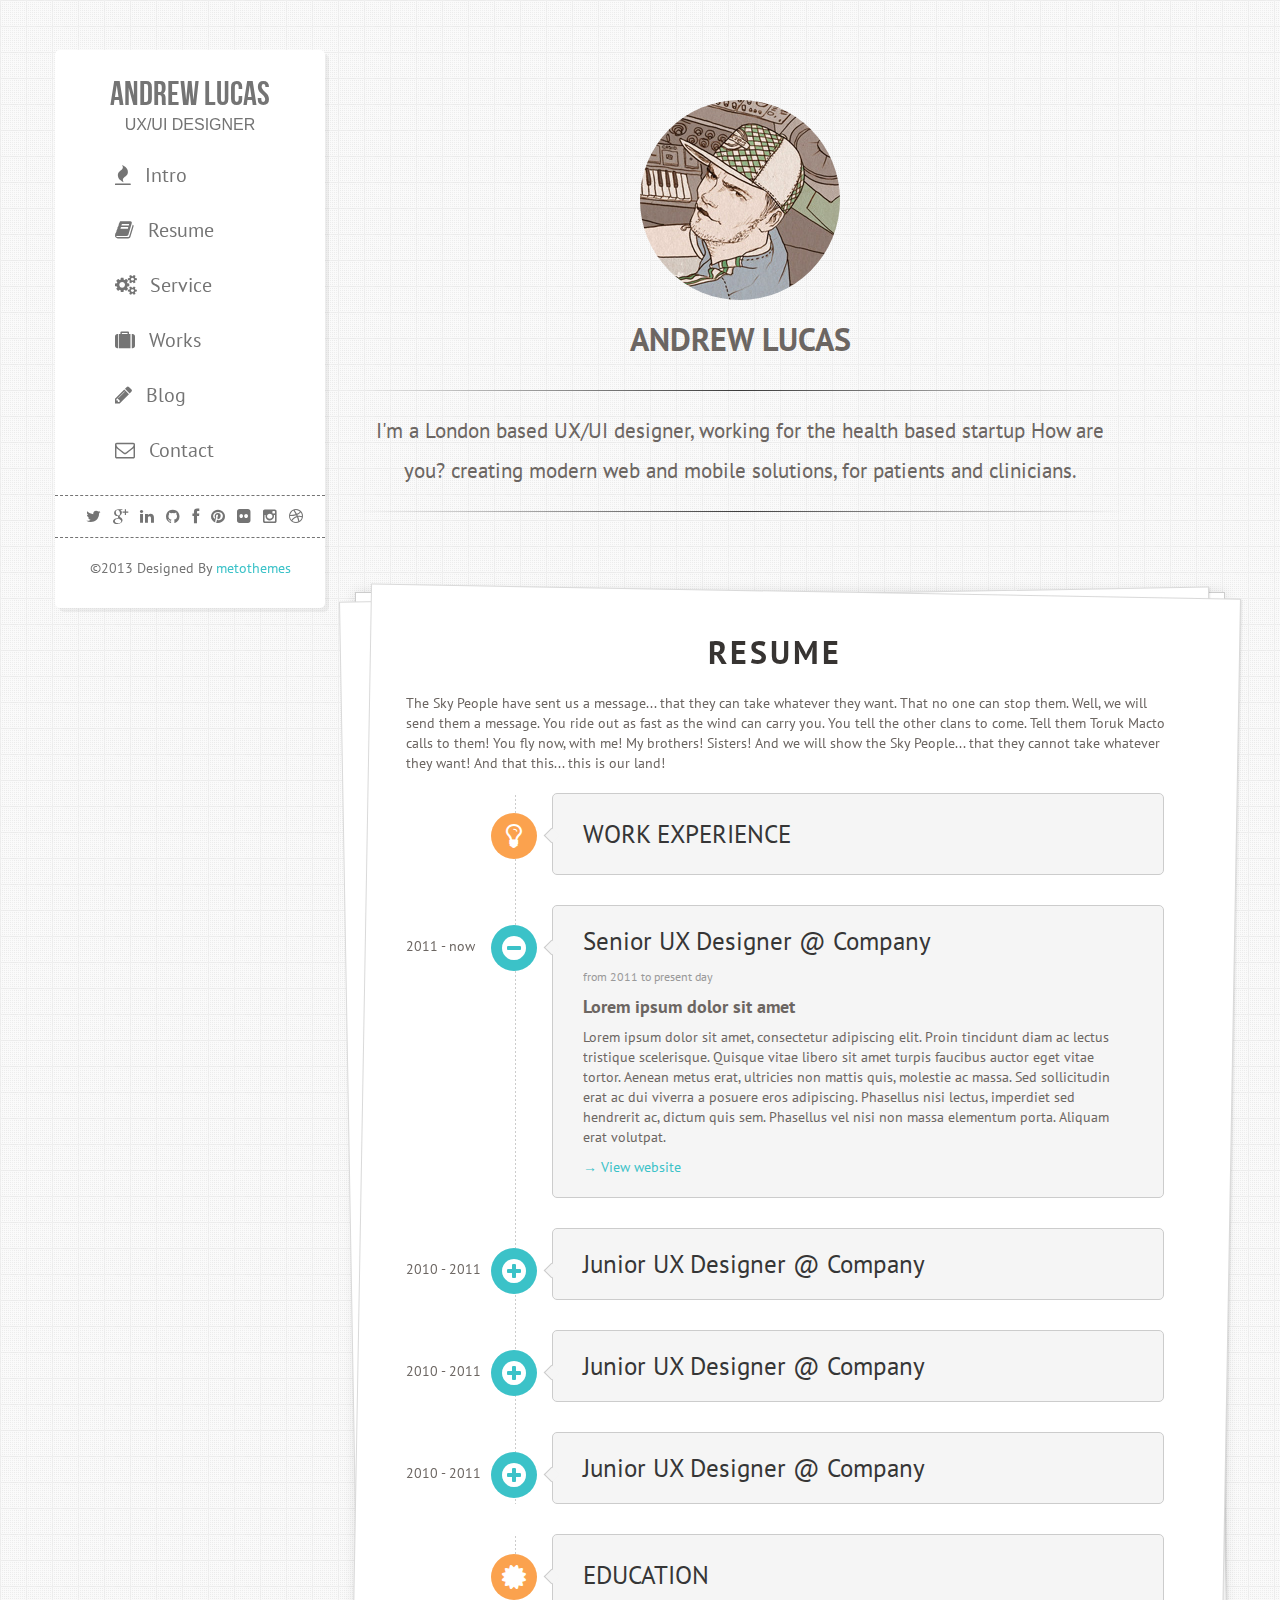
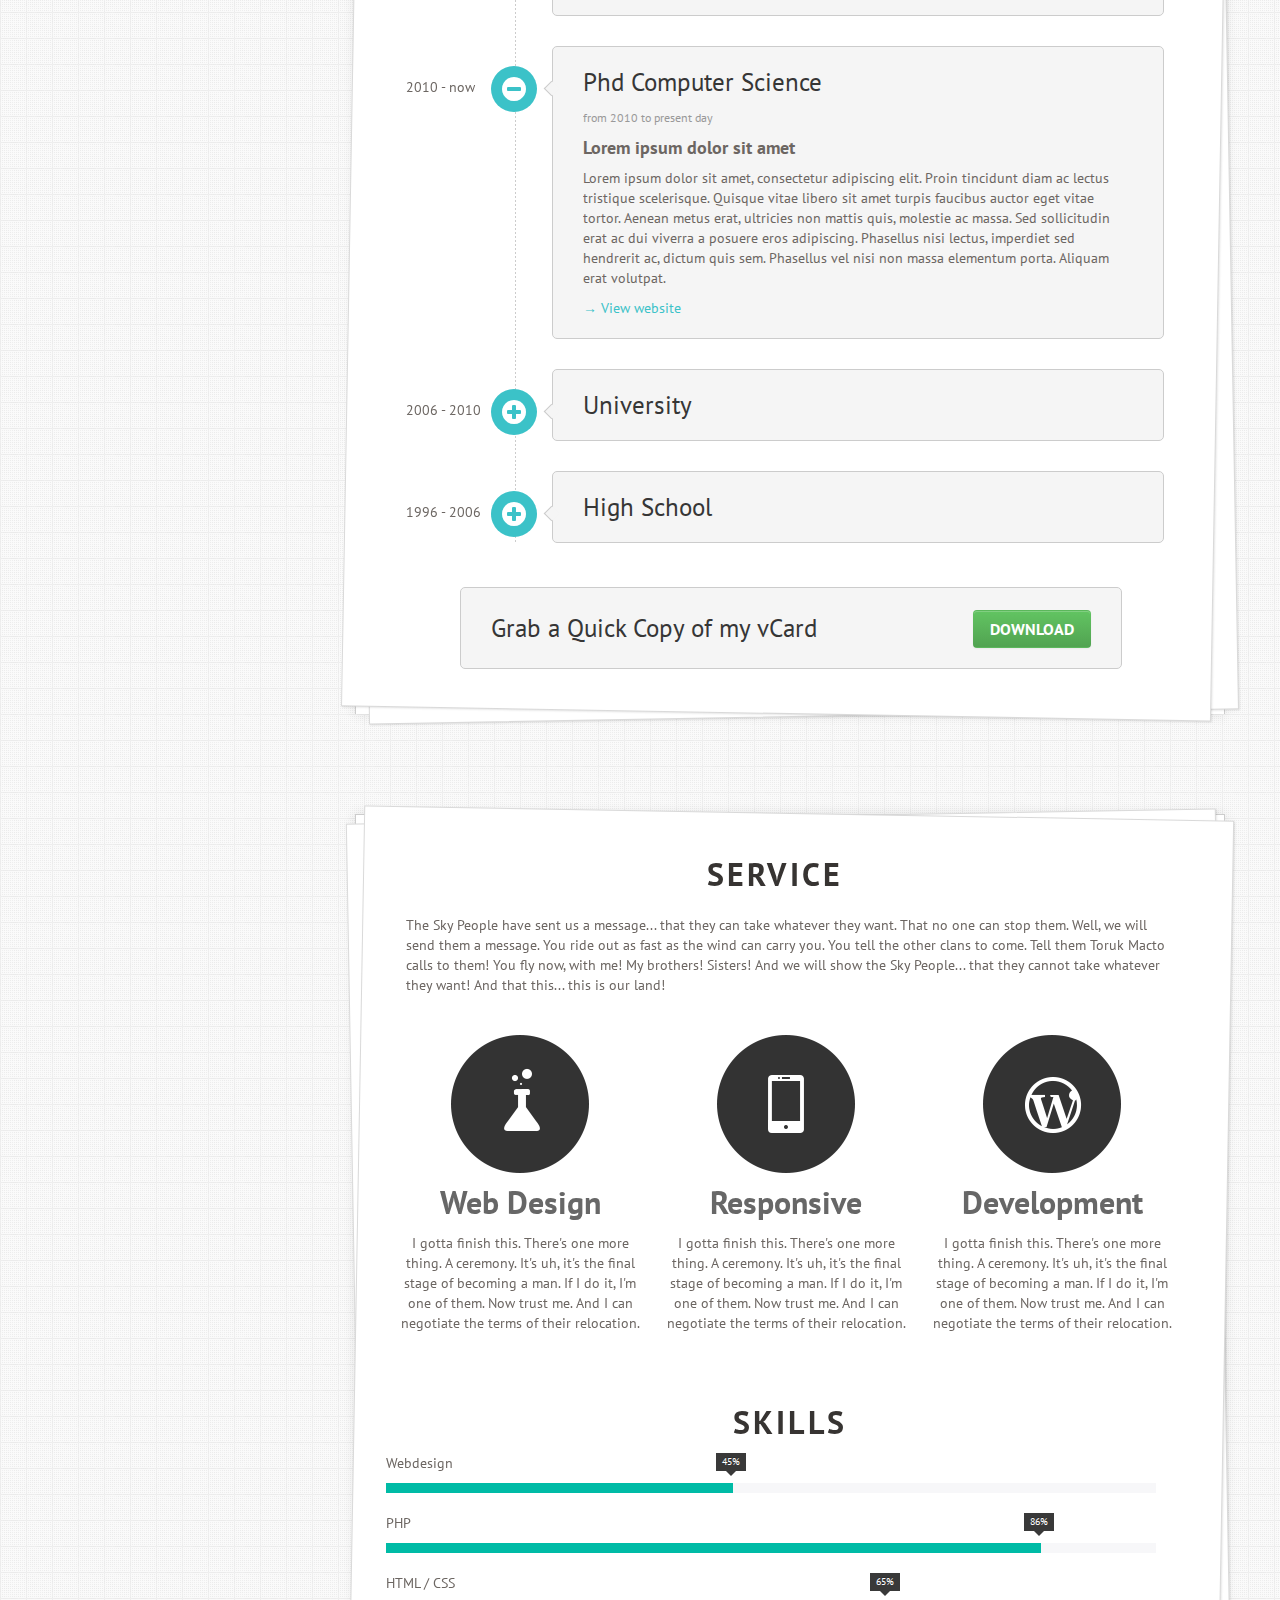
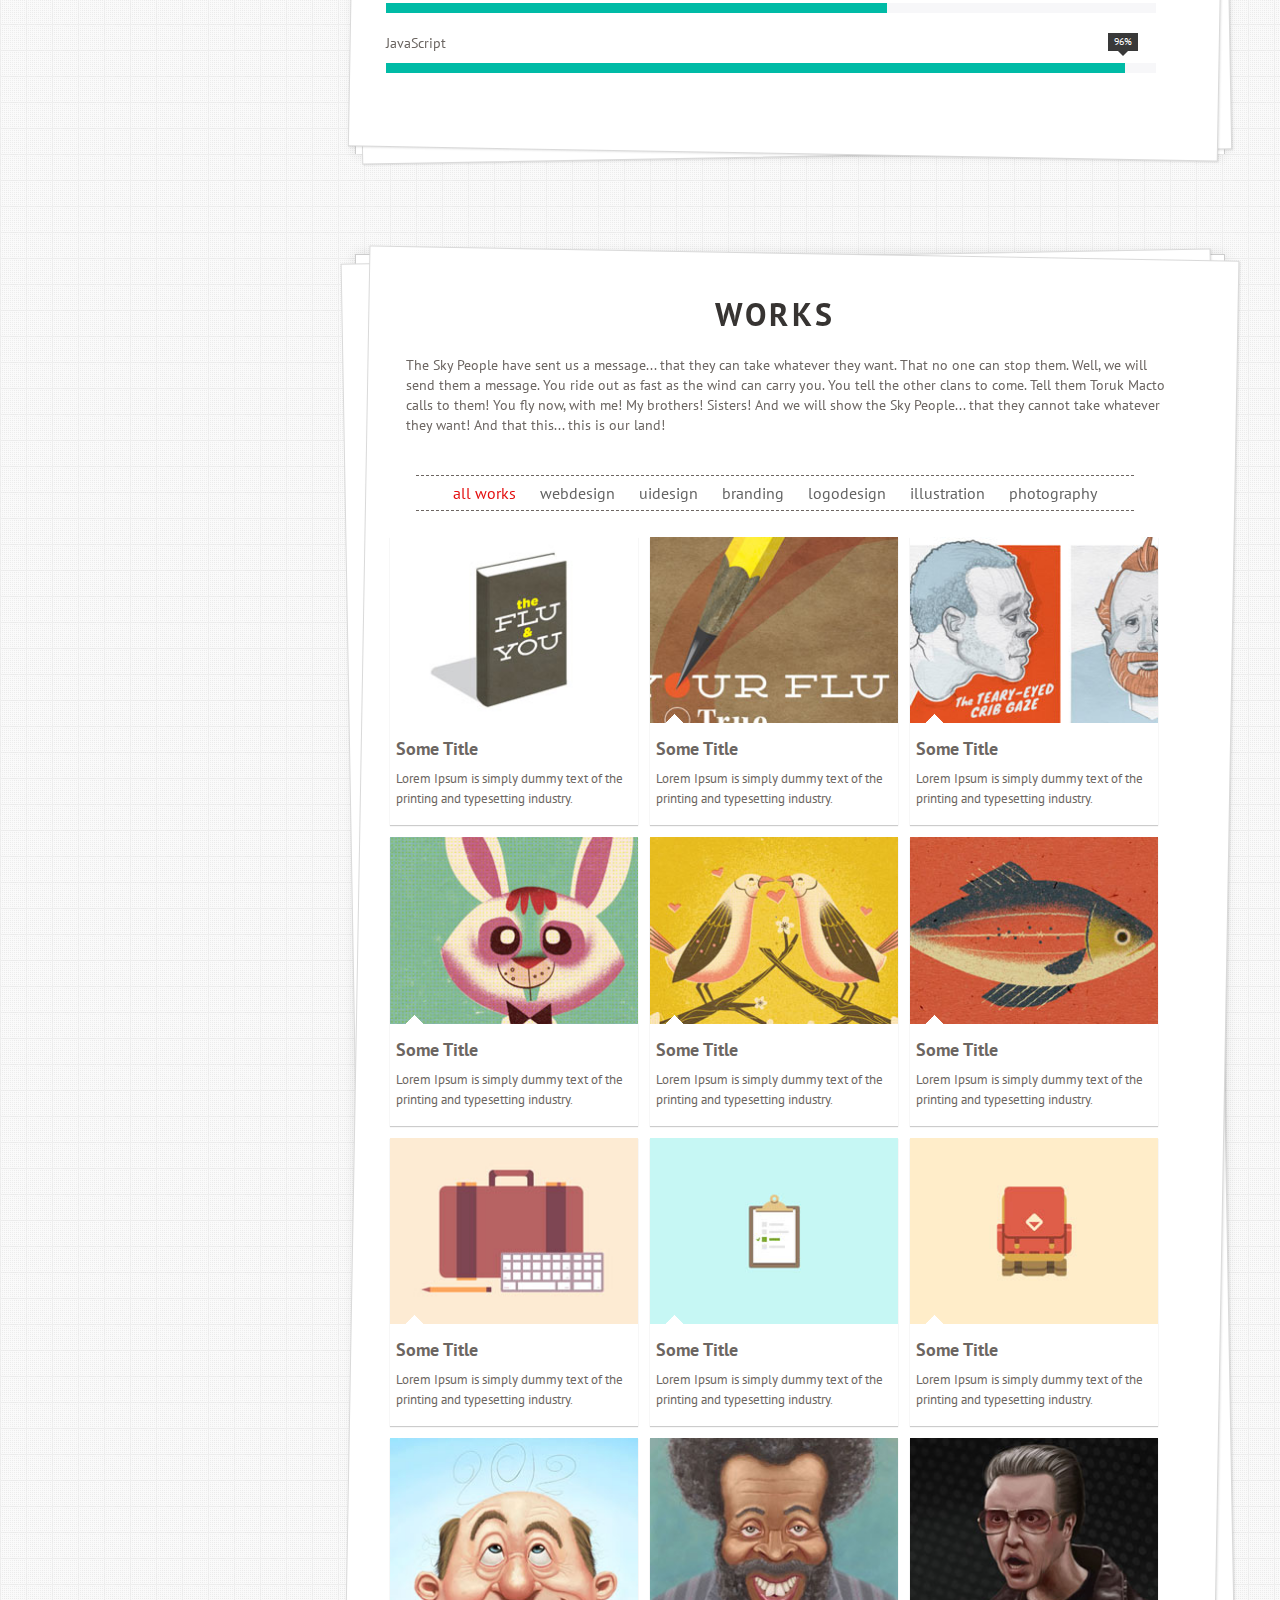
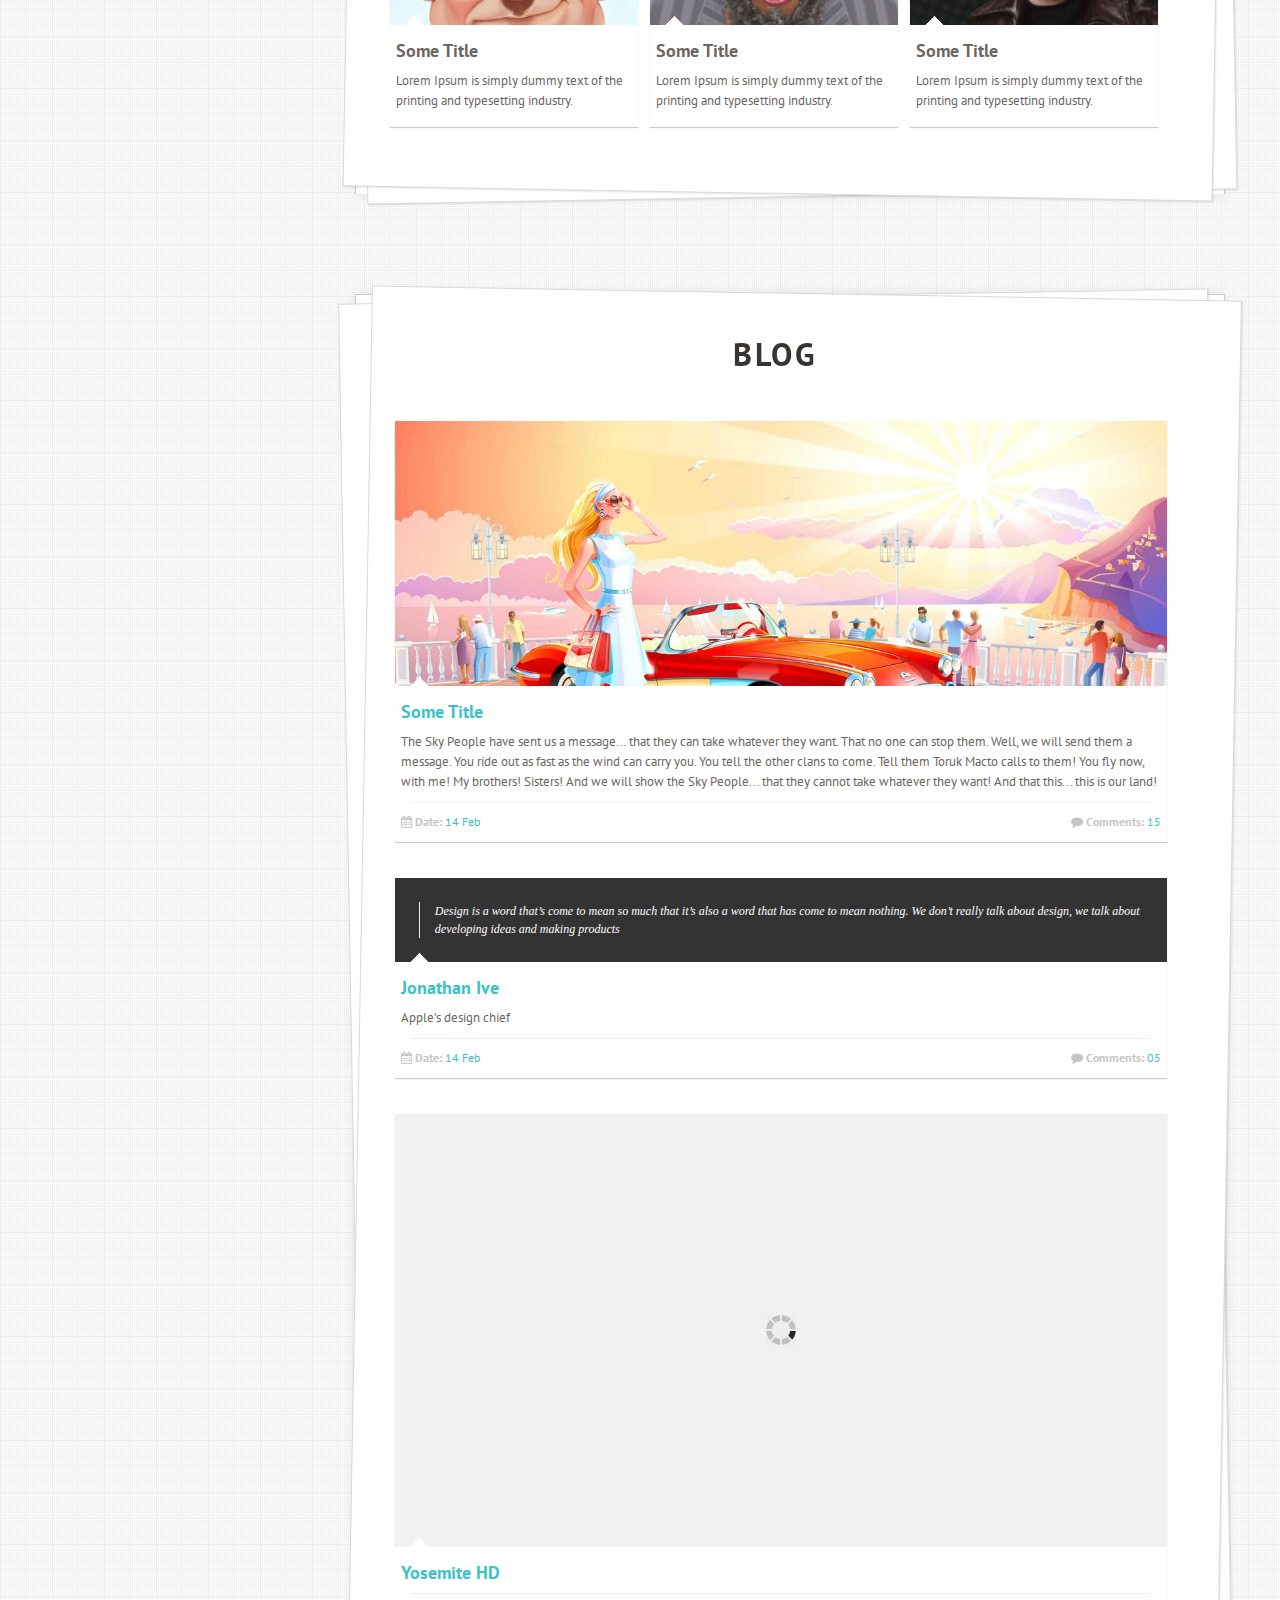
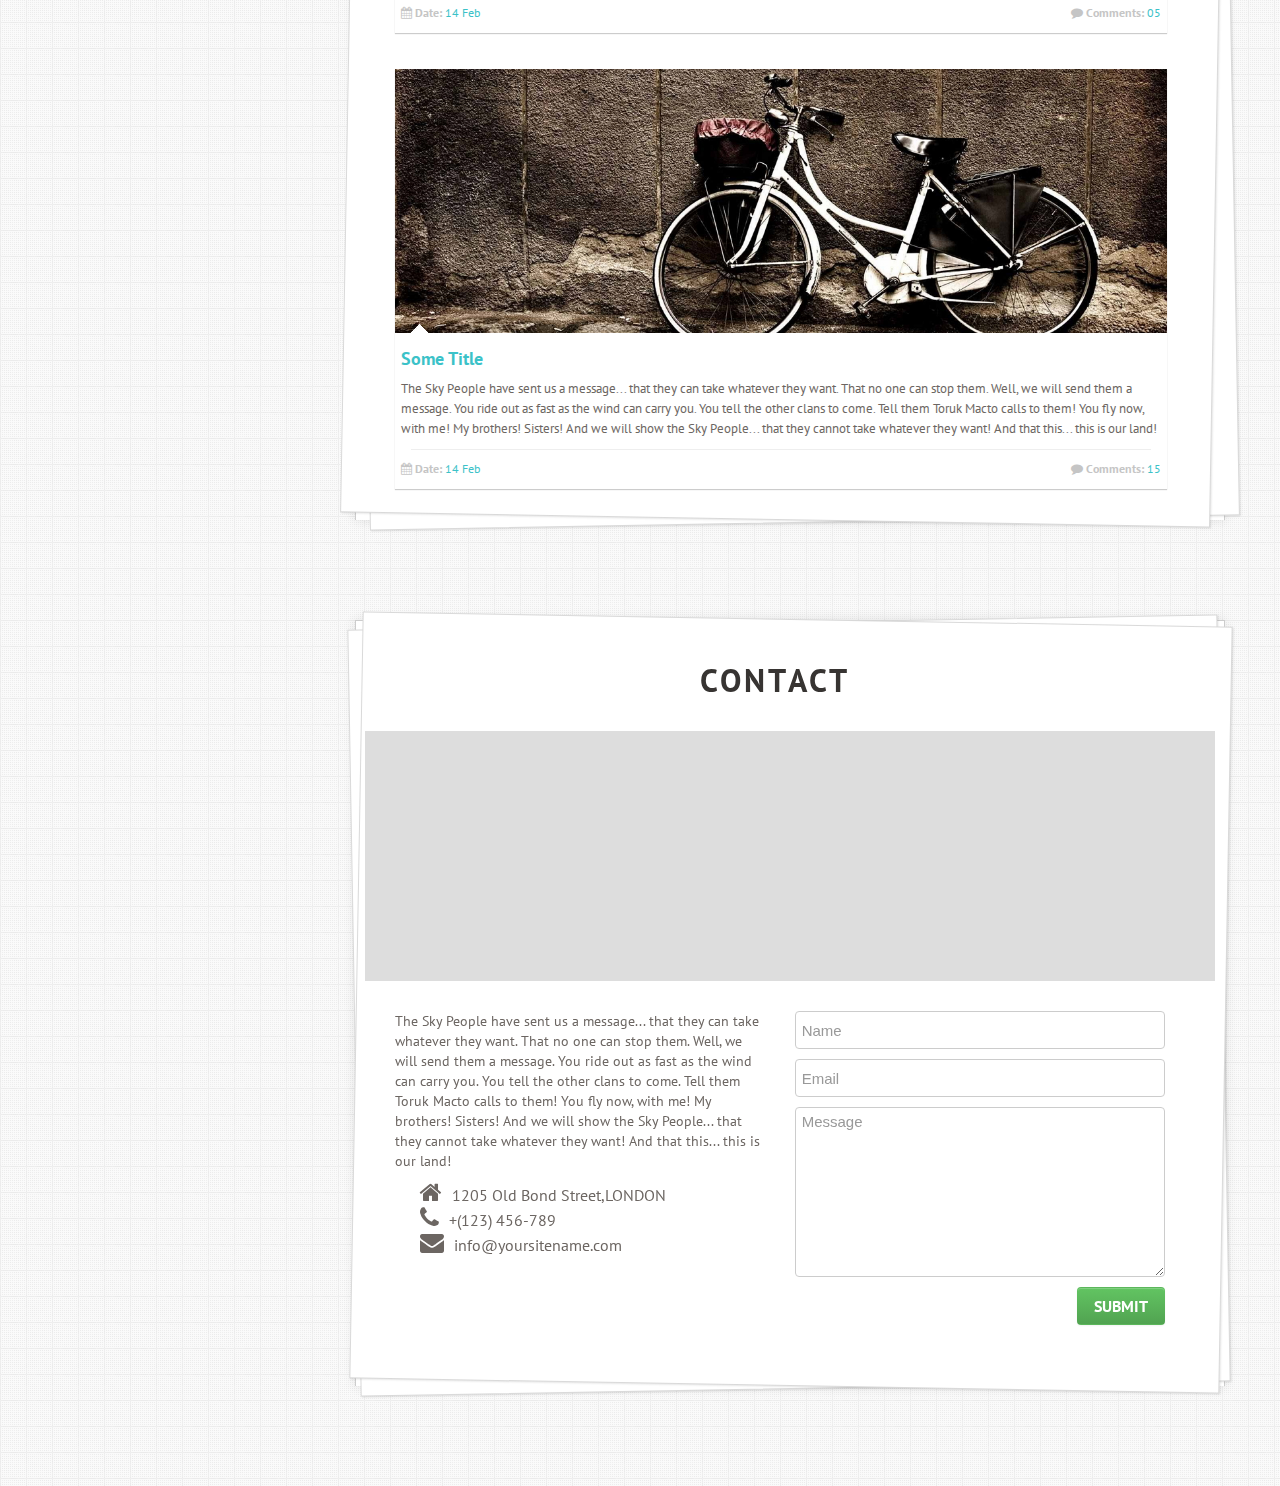
==== clear/index.html @ 69476db0 "clean base tpl" ====
<!DOCTYPE html>
<html lang="en">
<head>
<meta charset="utf-8">
<meta name="description" content="Lucas - Onepage Personal Resume/Portfolio Template" />
<meta name="keywords" content="Lucas - Onepage Personal Resume/Portfolio Template"/>
<meta name="author" content="Metrothenes" />
<meta name="viewport" content="width=device-width, initial-scale=1, maximum-scale=1"/>
<title>Lucas - Onepage Personal Resume/Portfolio Template</title>
<!--Fav and touch icons-->
<link rel="shortcut icon" href="img/ico/favicon.ico">
<link rel="apple-touch-icon" href="img/ico/apple-touch-icon.png">
<link rel="apple-touch-icon" sizes="72x72" href="img/ico/apple-touch-icon-72x72.png">
<link rel="apple-touch-icon" sizes="114x114" href="img/ico/apple-touch-icon-114x114.png">
<!-- HTML5 shim, for IE6-8 support of HTML5 elements -->
<!--[if lt IE 9]>
	<script src="http://html5shim.googlecode.com/svn/trunk/html5.js"></script>
<![endif]-->
<!--style sheet-->
<link rel="stylesheet" media="screen" href="css/bootstrap.css"/>
<link rel="stylesheet" media="screen" href="css/styles.css"/>
<link rel="stylesheet" href="css/bebasneue.css" />
<!--google web font-->
<link rel="stylesheet" href="http://fonts.googleapis.com/css?family=PT+Sans:400,700,400italic,700italic">
<link href="font-awesome/css/font-awesome.css" rel="stylesheet"/>
<link rel="stylesheet" href="css/prettyPhoto.css"/>

<!--JavaScript-->
<script src="js/jquery-1.8.1.min.js"></script>
<script src="js/bootstrap.js"></script>
<script src="js/jquery.nav.js"></script>
<script src="js/jquery.scrollTo.js"></script>
<script src="js/scripts.js"></script>
<script src="js/modernizr.js"></script>
<script src="js/jquery.prettyPhoto.js"></script>
<script src="js/jquery.nicescroll.min.js"></script>
<script src="js/jquery.isotope.min.js"></script>
<script src="js/jquery.preloader.js"></script>
<script src="js/jquery.form.js"></script>
<script src="js/jquery.ufvalidator-1.0.5.js"></script>
<script src="js/jquery.gmap.js"></script>
<script src="http://maps.google.com/maps/api/js?sensor=false"></script>

</head>
<body>
<!-- Main Container -->
<div class="container">
	<div class="row">
		<!-- Sidebar -->
		<div class="span3 sidebar">
			<!-- nav -->
			<nav id="nav">
				<!-- logo -->
				<div class="logo">
					<h2>Andrew Lucas<span>UX/UI designer</span></h2>
				</div>
				<!-- /logo end -->
				<!-- mainnav -->
				<div class="nav-collapse">
						<ul class="nav">
							<li><a href="#intro"><i class="icon-fire"><span>Intro</span></i></a></li>
							<li><a href="#personal"><i class="icon-book"><span>Resume</span></i></a></li>
							<li><a href="#service"><i class="icon-cogs"><span>Service</span></i></a></li>
							<li><a href="#works"><i class="icon-suitcase"><span>Works</span></i></a></li>
							<li><a href="#blog"><i class="icon-pencil"><span>Blog</span></i></a></li>
							<li><a href="#contact"><i class="icon-envelope-alt"><span>Contact</span></i></a></li>
						</ul>
				</div>
				<!-- /mainnav end -->				
			</nav>
			<!-- /nav -->
			<!-- social link -->
			<div class="social-list">
				<ul class="social">


					<li><a href="#" data-placement="top" data-toggle="tooltip" title="twitter"><i class="icon-twitter"></i></a></li>
					<li><a href="#" data-placement="top" data-toggle="tooltip" title="google plus"><i class="icon-google-plus"></i></a></li>
					<li><a href="#" data-placement="top" data-toggle="tooltip" title="linkedin"><i class="icon-linkedin"></i></a></li>
					<li><a href="#" data-placement="top" data-toggle="tooltip" title="github"><i class="icon-github"></i></a></li>
					<li><a href="#" data-placement="top" data-toggle="tooltip" title="facebook"><i class="icon-facebook"></i></a></li>	
					<li><a href="#" data-placement="top" data-toggle="tooltip" title="pinterest"><i class="icon-pinterest"></i></a></li>					
					<li><a href="#" data-placement="top" data-toggle="tooltip" title="flickr"><i class="icon-flickr"></i></a></li>					
					<li><a href="#" data-placement="top" data-toggle="tooltip" title="instagram"><i class="icon-instagram"></i></a></li>
					<li><a href="#" data-placement="top" data-toggle="tooltip" title="dribbble"><i class="icon-dribbble"></i></a></li>
					<!--
					<li><a href="#"><i class="icon-tumblr"></i></a></li>
					<li><a href="#"><i class="icon-dropbox"></i></a></li>
					<li><a href="#"><i class="icon-youtube-play"></i></a></li>
					<li><a href="#"><i class="icon-apple"></i></a></li>
					<li><a href="#"><i class="icon-windows"></i></a></li>	
					-->

				</ul>
			</div>

			<div class="copyright"> 
				<p>&copy;2013 Designed By <a href="#">metothemes</a></p>
			</div>
			<!-- /social link end -->			
		</div>
		<!-- Sidebar -->
		<!-- Content Section -->
		<div class="span9 content offset3">
			<!-- Intro -->
			<section id="intro" class="section intro">
				<div class="row">
					<div class="span8">
						<img class="img-circle" src="img/avater/2.jpg" alt=""/>
						<h2>Andrew Lucas</h2>
						<hr>
						<h3>I'm a London based UX/UI designer, working for the health based startup How are you? creating modern web and mobile solutions, for patients and clinicians. 
						</h3>
						<hr>
					</div>
				</div>
			</section>
			<!-- /Intro end -->

			<!-- personal Info -->
			<section id="personal" class="section mtcon">
				<!-- heading -->
				<div class="row">
					<h2 class="mtcon-title">Resume</h2>
					<div class="span8 short-dec">
						<p>The Sky People have sent us a message... that they can take whatever they want. That no one can stop them. Well, we will send them a message. You ride out as fast as the wind can carry you. You tell the other clans to come. Tell them Toruk Macto calls to them! You fly now, with me! My brothers! Sisters! And we will show the Sky People... that they cannot take whatever they want! And that this... this is our land! </p>
					</div>
				</div>	
				<!-- /heading -->

				<div class="row">
					<div class="span9">
						<!-- Experience Timeline -->
						<div class="timeline">
							<!-- Item Head -->
								<div class="timeline-item">
									<div class="timeline-head">
										<span class="icon-lightbulb"><i></i></span>
									</div>
									<div class="timeline-arrow"><i></i></div>
									<div class="timeline-head-content">
											<h3>Work Experience</h3>
									</div>
								</div>
							<!-- /Item Head end -->
							<!-- first item of timeline -->
							<div class="timeline-item">
								<div class="timeline-item-date">2011 - now</div><!-- date -->
									<!-- timeline item trigger -->
									<div class="timeline-item-trigger">
										<span class="icon-minus-sign" data-toggle="collapse" data-target="#job1"><i></i></span>
									</div>
									<!-- /end of timeline item trigger -->
									<div class="timeline-arrow"><i></i></div>
									<!-- timeline main content -->
									<div class="timeline-item-content">
										<h3 class="timeline-item-title" data-toggle="collapse" data-target="#job1">Senior UX Designer @ Company</h3>
										<div class="collapse in" id="job1">
											<p><small class="muted">from 2011 to present day</small></p>
											<h4 class="media-heading primary-color">Lorem ipsum dolor sit amet</h4>
											<p>Lorem ipsum dolor sit amet, consectetur adipiscing elit. Proin tincidunt diam ac lectus tristique scelerisque. Quisque vitae libero sit amet turpis faucibus auctor eget vitae tortor. Aenean metus erat, ultricies non mattis quis, molestie ac massa. Sed sollicitudin erat ac dui viverra a posuere eros adipiscing. Phasellus nisi lectus, imperdiet sed hendrerit ac, dictum quis sem. Phasellus vel nisi non massa elementum porta. Aliquam erat volutpat.</p>
											<p><a href="#" title="" class="noprint">&rarr; View website</a></p>
										</div>
								    </div>
								 	<!-- /end of timeline main content -->  
							</div>
							<!-- /end of first item of timeline -->

							<!-- Timeline item -->
							<div class="timeline-item">
								<div class="timeline-item-date">2010 - 2011</div><!-- date -->
									<div class="timeline-item-trigger">
										<span class="icon-plus-sign" data-toggle="collapse" data-target="#job2"><i></i></span>
									</div>
									<div class="timeline-arrow"><i></i></div>
									<!-- Timeline main content -->
									<div class="timeline-item-content">
										<h3 class="timeline-item-title" data-toggle="collapse" data-target="#job2">Junior UX Designer @ Company</h3>
										<div class="collapse" id="job2">
											<p><small class="muted">from 2010 to 2011</small></p>
											<h4 class="media-heading primary-color">Lorem ipsum dolor sit amet</h4>
											<p>Lorem ipsum dolor sit amet, consectetur adipiscing elit. Proin tincidunt diam ac lectus tristique scelerisque. Quisque vitae libero sit amet turpis faucibus auctor eget vitae tortor. Aenean metus erat, ultricies non mattis quis, molestie ac massa. Sed sollicitudin erat ac dui viverra a posuere eros adipiscing. Phasellus nisi lectus, imperdiet sed hendrerit ac, dictum quis sem. Phasellus vel nisi non massa elementum porta. Aliquam erat volutpat.</p>
										</div>
									</div>
									<!-- /end of timeline content -->
							</div>
							<!-- /end of timeline item -->

							<!-- Timeline item -->
							<div class="timeline-item">
								<div class="timeline-item-date">2010 - 2011</div><!-- date -->
									<div class="timeline-item-trigger">
										<span class="icon-plus-sign" data-toggle="collapse" data-target="#job3"><i></i></span>
									</div>
									<div class="timeline-arrow"><i></i></div>
									<!-- Timeline main content -->
									<div class="timeline-item-content">
										<h3 class="timeline-item-title" data-toggle="collapse" data-target="#job3">Junior UX Designer @ Company</h3>
										<div class="collapse" id="job3">
											<p><small class="muted">from 2010 to 2011</small></p>
											<h4 class="media-heading primary-color">Lorem ipsum dolor sit amet</h4>
											<p>Lorem ipsum dolor sit amet, consectetur adipiscing elit. Proin tincidunt diam ac lectus tristique scelerisque. Quisque vitae libero sit amet turpis faucibus auctor eget vitae tortor. Aenean metus erat, ultricies non mattis quis, molestie ac massa. Sed sollicitudin erat ac dui viverra a posuere eros adipiscing. Phasellus nisi lectus, imperdiet sed hendrerit ac, dictum quis sem. Phasellus vel nisi non massa elementum porta. Aliquam erat volutpat.</p>
										</div>
									</div>
									<!-- /end of timeline content -->
							</div>
							<!-- /end of timeline item -->

							<!-- Timeline item -->
							<div class="timeline-item">
								<div class="timeline-item-date">2010 - 2011</div><!-- date -->
									<div class="timeline-item-trigger">
										<span class="icon-plus-sign" data-toggle="collapse" data-target="#job4"><i></i></span>
									</div>
									<div class="timeline-arrow"><i></i></div>
									<!-- Timeline main content -->
									<div class="timeline-item-content">
										<h3 class="timeline-item-title" data-toggle="collapse" data-target="#job4">Junior UX Designer @ Company</h3>
										<div class="collapse" id="job4">
											<p><small class="muted">from 2010 to 2011</small></p>
											<h4 class="media-heading primary-color">Lorem ipsum dolor sit amet</h4>
											<p>Lorem ipsum dolor sit amet, consectetur adipiscing elit. Proin tincidunt diam ac lectus tristique scelerisque. Quisque vitae libero sit amet turpis faucibus auctor eget vitae tortor. Aenean metus erat, ultricies non mattis quis, molestie ac massa. Sed sollicitudin erat ac dui viverra a posuere eros adipiscing. Phasellus nisi lectus, imperdiet sed hendrerit ac, dictum quis sem. Phasellus vel nisi non massa elementum porta. Aliquam erat volutpat.</p>
										</div>
									</div>
									<!-- /end of timeline content -->
							</div>
							<!-- /end of timeline item -->
						</div>
						<!-- /Experience Timeline end -->


						<!-- Education Timeline -->
						<div class="timeline">
							<!-- Item Head -->
								<div class="timeline-item">
									<div class="timeline-head">
										<span class="icon-certificate"><i></i></span>
									</div>
									<div class="timeline-arrow"><i></i></div>
									<div class="timeline-head-content">
											<h3>Education</h3>
									</div>
								</div>
							<!-- /Item Head end -->
							<!-- first item of timeline -->
							<div class="timeline-item">
								<div class="timeline-item-date">2010 - now</div><!-- date -->
									<!-- timeline item trigger -->
									<div class="timeline-item-trigger">
										<span class="icon-minus-sign" data-toggle="collapse" data-target="#edu1"><i></i></span>
									</div>
									<!-- /end of timeline item trigger -->
									<div class="timeline-arrow"><i></i></div>
									<!-- timeline main content -->
									<div class="timeline-item-content">
										<h3 class="timeline-item-title" data-toggle="collapse" data-target="#edu1">Phd Computer Science</h3>
										<div class="collapse in" id="edu1">
											<p><small class="muted">from 2010 to present day</small></p>
											<h4 class="media-heading primary-color">Lorem ipsum dolor sit amet</h4>
											<p>Lorem ipsum dolor sit amet, consectetur adipiscing elit. Proin tincidunt diam ac lectus tristique scelerisque. Quisque vitae libero sit amet turpis faucibus auctor eget vitae tortor. Aenean metus erat, ultricies non mattis quis, molestie ac massa. Sed sollicitudin erat ac dui viverra a posuere eros adipiscing. Phasellus nisi lectus, imperdiet sed hendrerit ac, dictum quis sem. Phasellus vel nisi non massa elementum porta. Aliquam erat volutpat.</p>
											<p><a href="#" title="" class="noprint">&rarr; View website</a></p>
										</div>
								    </div>
								 	<!-- /end of timeline main content -->  
							</div>
							<!-- /end of first item of timeline -->

							<!-- Timeline item -->
							<div class="timeline-item">
								<div class="timeline-item-date">2006 - 2010</div><!-- date -->
									<div class="timeline-item-trigger">
										<span class="icon-plus-sign" data-toggle="collapse" data-target="#edu2"><i></i></span>
									</div>
									<div class="timeline-arrow"><i></i></div>
									<!-- Timeline main content -->
									<div class="timeline-item-content">
										<h3 class="timeline-item-title" data-toggle="collapse" data-target="#edu2">University</h3>
										<div class="collapse" id="edu2">
											<p><small class="muted">from 2006 to 2010</small></p>
											<h4 class="media-heading primary-color">Lorem ipsum dolor sit amet</h4>
											<p>Lorem ipsum dolor sit amet, consectetur adipiscing elit. Proin tincidunt diam ac lectus tristique scelerisque. Quisque vitae libero sit amet turpis faucibus auctor eget vitae tortor. Aenean metus erat, ultricies non mattis quis, molestie ac massa. Sed sollicitudin erat ac dui viverra a posuere eros adipiscing. Phasellus nisi lectus, imperdiet sed hendrerit ac, dictum quis sem. Phasellus vel nisi non massa elementum porta. Aliquam erat volutpat.</p>
										</div>
									</div>
									<!-- /end of timeline content -->
							</div>
							<!-- /end of timeline item -->

							<!-- Timeline item -->
							<div class="timeline-item">
								<div class="timeline-item-date">1996 - 2006</div><!-- date -->
									<div class="timeline-item-trigger">
										<span class="icon-plus-sign" data-toggle="collapse" data-target="#edu3"><i></i></span>
									</div>
									<div class="timeline-arrow"><i></i></div>
									<!-- Timeline main content -->
									<div class="timeline-item-content">
										<h3 class="timeline-item-title" data-toggle="collapse" data-target="#edu3">High School</h3>
										<div class="collapse" id="edu3">
											<p><small class="muted">from 1996 to 2006</small></p>
											<h4 class="media-heading primary-color">Lorem ipsum dolor sit amet</h4>
											<p>Lorem ipsum dolor sit amet, consectetur adipiscing elit. Proin tincidunt diam ac lectus tristique scelerisque. Quisque vitae libero sit amet turpis faucibus auctor eget vitae tortor. Aenean metus erat, ultricies non mattis quis, molestie ac massa. Sed sollicitudin erat ac dui viverra a posuere eros adipiscing. Phasellus nisi lectus, imperdiet sed hendrerit ac, dictum quis sem. Phasellus vel nisi non massa elementum porta. Aliquam erat volutpat.</p>
										</div>
									</div>
									<!-- /end of timeline content -->
							</div>
							<!-- /end of timeline item -->
						</div>
						<!-- /Education Timeline end -->				
						<!-- download my cv -->					
						<div class="download">
							<h3>Grab a Quick Copy of my vCard</h3>
							<a class="btn btn-success"href="#">Download</a>
						</div>
						<!-- download my cv end -->	
					</div><!--span9-->
				</div>
			</section>
			<!-- /Personal Info end -->
			<!-- Service -->
			<section id="service" class="section mtcon">
				<!-- heading -->
				<div class="row">
					<h2 class="mtcon-title">Service</h2>
					<div class="span8 short-dec">
						<p>The Sky People have sent us a message... that they can take whatever they want. That no one can stop them. Well, we will send them a message. You ride out as fast as the wind can carry you. You tell the other clans to come. Tell them Toruk Macto calls to them! You fly now, with me! My brothers! Sisters! And we will show the Sky People... that they cannot take whatever they want! And that this... this is our land! </p>
					</div>
				</div>	
				<!-- /heading -->
				<!-- service content -->
				<div class="row service">
					<div class="box">
						<img src="img/services/1.png" alt="">
						<h2>Web Design</h2>
						<p>I gotta finish this. There's one more thing. A ceremony. It's uh, it's the final stage of becoming a man. If I do it, I'm one of them. Now trust me. And I can negotiate the terms of their relocation.</p>
					</div>
					<div class="box">
						<img src="img/services/2.png" alt="">
						<h2>Responsive</h2>
						<p>I gotta finish this. There's one more thing. A ceremony. It's uh, it's the final stage of becoming a man. If I do it, I'm one of them. Now trust me. And I can negotiate the terms of their relocation.</p>
					</div>
					<div class="box">
						<img src="img/services/3.png" alt="">
						<h2>Development</h2>
						<p>I gotta finish this. There's one more thing. A ceremony. It's uh, it's the final stage of becoming a man. If I do it, I'm one of them. Now trust me. And I can negotiate the terms of their relocation.</p>
					</div>
				</div>
				<!-- /service content end -->
				<!-- skills -->
				<div class="row skills">
					<h2 class="mtcon-title">Skills</h2>
					<div class="span8">
                   		<p>Webdesign</p>
                        	<div class="progress">
                            	<div class="bar bar-success" style="width:45%;" data-percentage="45"></div>
                         	</div>
                    	<p>PHP</p>
                            <div class="progress">
                                <div class="bar bar-success" style="width:85%;" data-percentage="86"></div>
                            </div>
                        <p>HTML / CSS</p>
                            <div class="progress">
                                <div class="bar bar-success" style="width:65%;" data-percentage="65"></div>
                            </div>
                        <p>JavaScript</p>
                            <div class="progress">
                                <div class="bar bar-success" style="width:96%;" data-percentage="96"></div>
                            </div>
								
					</div>			
				</div><!-- /skills end -->
			</section>
			<!-- /Service end -->

			<!-- Works -->
			<section id="works" class="section mtcon">
				<!-- heading -->
				<div class="row">
					<h2 class="mtcon-title">Works</h2>
					<div class="span8 short-dec">
						<p>The Sky People have sent us a message... that they can take whatever they want. That no one can stop them. Well, we will send them a message. You ride out as fast as the wind can carry you. You tell the other clans to come. Tell them Toruk Macto calls to them! You fly now, with me! My brothers! Sisters! And we will show the Sky People... that they cannot take whatever they want! And that this... this is our land! </p>
					</div>
				</div>	
				<!-- /heading -->
				<!-- Portfolio -->
				<div class="row">
					<!-- #options -->
	                <div id="options" class="clearfix">
	                    <ul id="filters" class="option-set clearfix" data-option-key="filter">
	                        <li><a href="#filter" data-option-value="*" class="selected">all works</a></li>
	                        <li><a href="#filter" data-option-value=".webdesign">webdesign</a></li>
	                        <li><a href="#filter" data-option-value=".uidesign">uidesign</a></li>
	                        <li><a href="#filter" data-option-value=".branding">branding</a></li>     
	                        <li><a href="#filter" data-option-value=".logodesign">logodesign</a></li>
	                        <li><a href="#filter" data-option-value=".illustration">illustration</a></li>
	                       	<li><a href="#filter" data-option-value=".photography">photography</a></li>
	                    </ul>
	                </div> 
	                <!-- #options end-->
	                <!-- portfolio items -->	
	                <div id="portfolio" class="clearfix"> 
									
						<div class="block webdesign">
							<div class="view view-first">
								<div class="tringle"></div>
								<img src="img/work/1/1.jpg" alt="">
								<div class="mask">
									<a class="info" data-rel="prettyPhoto" href="img/big/1.jpg"></a>
									<a class="link" href="#"></a>
								</div>
							</div>
							<div class="des">
                                <h4>Some Title</h4>
                                <p>Lorem Ipsum is simply dummy text of the printing and typesetting industry.</p>
                            </div>
						</div>
						<div class="block uidesign">
							<div class="view view-first">
								<div class="tringle"></div>
								<img src="img/work/1/2.jpg" alt="">
								<div class="mask">
									<a class="info" data-rel="prettyPhoto" href="img/big/1.jpg"></a>
									<a class="link" href="#"></a>
								</div>
							</div>
							<div class="des">
                                <h4>Some Title</h4>
                                <p>Lorem Ipsum is simply dummy text of the printing and typesetting industry.</p>
                            </div>
						</div>
						<div class="block branding">
							<div class="view view-first">
								<div class="tringle"></div>
								<img src="img/work/1/3.jpg" alt="">
								<div class="mask">
									<a class="info" data-rel="prettyPhoto" href="img/big/1.jpg"></a>
									<a class="link" href="#"></a>
								</div>
							</div>
							<div class="des">
                                <h4>Some Title</h4>
                                <p>Lorem Ipsum is simply dummy text of the printing and typesetting industry.</p>
                            </div>
						</div>		

						<div class="block logodesign">
							<div class="view view-first">
								<div class="tringle"></div>
								<img src="img/work/2/1.jpg" alt="">
								<div class="mask">
									<a class="info" data-rel="prettyPhoto" href="img/big/1.jpg"></a>
									<a class="link" href="#"></a>
								</div>
							</div>
							<div class="des">
                                <h4>Some Title</h4>
                                <p>Lorem Ipsum is simply dummy text of the printing and typesetting industry.</p>
                            </div>
						</div>	

						<div class="block illustration">
							<div class="view view-first">
								<div class="tringle"></div>
								<img src="img/work/2/2.jpg" alt="">
								<div class="mask">
									<a class="info" data-rel="prettyPhoto" href="img/big/1.jpg"></a>
									<a class="link" href="#"></a>
								</div>
							</div>
							<div class="des">
                                <h4>Some Title</h4>
                                <p>Lorem Ipsum is simply dummy text of the printing and typesetting industry.</p>
                            </div>
						</div>

						<div class="block photography">
							<div class="view view-first">
								<div class="tringle"></div>
								<img src="img/work/2/3.jpg" alt="">
								<div class="mask">
									<a class="info" data-rel="prettyPhoto" href="img/big/1.jpg"></a>
									<a class="link" href="#"></a>
								</div>
							</div>
							<div class="des">
                                <h4>Some Title</h4>
                                <p>Lorem Ipsum is simply dummy text of the printing and typesetting industry.</p>
                            </div>
						</div>	

						<div class="block webdesign">
							<div class="view view-first">
								<div class="tringle"></div>
								<img src="img/work/3/1.jpg" alt="">
								<div class="mask">
									<a class="info" data-rel="prettyPhoto" href="img/big/1.jpg"></a>
									<a class="link" href="#"></a>
								</div>
							</div>
							<div class="des">
                                <h4>Some Title</h4>
                                <p>Lorem Ipsum is simply dummy text of the printing and typesetting industry.</p>
                            </div>
						</div>

						<div class="block uidesign">
							<div class="view view-first">
								<div class="tringle"></div>
								<img src="img/work/3/2.jpg" alt="">
								<div class="mask">
									<a class="info" data-rel="prettyPhoto" href="img/big/1.jpg"></a>
									<a class="link" href="#"></a>
								</div>
							</div>
							<div class="des">
                                <h4>Some Title</h4>
                                <p>Lorem Ipsum is simply dummy text of the printing and typesetting industry.</p>
                            </div>
						</div>

						<div class="block branding">
							<div class="view view-first">
								<div class="tringle"></div>
								<img src="img/work/3/3.jpg" alt="">
								<div class="mask">
									<a class="info" data-rel="prettyPhoto" href="img/big/1.jpg"></a>
									<a class="link" href="#"></a>
								</div>
							</div>
							<div class="des">
                                <h4>Some Title</h4>
                                <p>Lorem Ipsum is simply dummy text of the printing and typesetting industry.</p>
                            </div>
						</div>														
						<div class="block logodesign">
							<div class="view view-first">
								<div class="tringle"></div>
								<img src="img/work/4/1.jpg" alt="">
								<div class="mask">
									<a class="info" data-rel="prettyPhoto" href="img/big/1.jpg"></a>
									<a class="link" href="#"></a>
								</div>
							</div>
							<div class="des">
                                <h4>Some Title</h4>
                                <p>Lorem Ipsum is simply dummy text of the printing and typesetting industry.</p>
                            </div>
						</div>	

						<div class="block illustration">
							<div class="view view-first">
								<div class="tringle"></div>
								<img src="img/work/4/2.jpg" alt="">
								<div class="mask">
									<a class="info" data-rel="prettyPhoto" href="img/big/1.jpg"></a>
									<a class="link" href="#"></a>
								</div>
							</div>
							<div class="des">
                                <h4>Some Title</h4>
                                <p>Lorem Ipsum is simply dummy text of the printing and typesetting industry.</p>
                            </div>
						</div>

						<div class="block photography">
							<div class="view view-first">
								<div class="tringle"></div>
								<img src="img/work/4/3.jpg" alt="">
								<div class="mask">
									<a class="info" data-rel="prettyPhoto" href="img/big/1.jpg"></a>
									<a class="link" href="#"></a>
								</div>
							</div>
							<div class="des">
                                <h4>Some Title</h4>
                                <p>Lorem Ipsum is simply dummy text of the printing and typesetting industry.</p>
                            </div>
						</div>							
					</div>
					<!-- /portfolio items end-->
				</div>
				<!-- /Portfolio end -->
			</section>
			<!-- /Works end -->	

			<!-- Blog -->
			<section id="blog" class="section mtcon">
				<!-- heading -->
				<div class="row">
					<h2 class="mtcon-title">Blog</h2>
				</div>	
				<!-- /heading -->
				<div class="row">
					<div class="blog">
					    <!-- normal post -->
						<div class="block">
							<div class="view view-first">
								<div class="tringle"></div>
								<img src="img/post1.jpg" alt="">
								<div class="mask nolink">
									<a class="info" data-rel="prettyPhoto" href="img/big/1.jpg"></a>
								</div>
							</div>
							<div class="des">
                                <h4><a href="#">Some Title</a></h4>
                                <p>The Sky People have sent us a message... that they can take whatever they want. That no one can stop them. Well, we will send them a message. You ride out as fast as the wind can carry you. You tell the other clans to come. Tell them Toruk Macto calls to them! You fly now, with me! My brothers! Sisters! And we will show the Sky People... that they cannot take whatever they want! And that this... this is our land! </p>
                            	<div class="meta">
                                	<hr>
                                    <span class="meta_comment"><i class="icon-comment"></i> <strong>Comments:</strong> <a href="#">15</a></span>
                                    <span class="meta_date"><i class="icon-calendar"></i> <strong>Date:</strong> <a href="#">14 Feb</a></span>
                                	<div class="clearfix"></div>
                                </div><!-- .meta end-->                                  
                            </div><!-- .des end-->
						</div><!-- .block end-->
						<!-- /normal post end-->

						<!-- blockquote post -->
						<div class="block">
							<div class="view view-first">
								<div class="tringle"></div>						
                                <div class="quote">
                                	<blockquote>
                                    	<p>Design is a word that’s come to mean so much that it’s also a word that has come to mean nothing. We don’t really talk about design, we talk about developing ideas and making products</p>
                                    </blockquote>
                                </div>
							</div>
							<div class="des">
                                <h4><a href="#">Jonathan Ive</a></h4>
                                <p>Apple’s design chief</p>
                            	<div class="meta">
                                	<hr>
                                    <span class="meta_comment"><i class="icon-comment"></i> <strong>Comments:</strong> <a href="#">05</a></span>
                                    <span class="meta_date"><i class="icon-calendar"></i> <strong>Date:</strong> <a href="#">14 Feb</a></span>
                                	<div class="clearfix"></div>
                                </div><!-- .meta end-->                                  
                            </div><!-- .des end-->
						</div><!-- .block end-->
						<!-- /blockquote post end -->
						<!-- video post -->
						<div class="block">
							<div class="view view-first">
								<div class="tringle"></div>						
                                <div class="row">
									<iframe src="http://player.vimeo.com/video/35396305?color=bc3d54" class="span8" height="433" ></iframe>
								</div>
							</div>
							<div class="des">
                                <h4><a href="#">Yosemite HD</a></h4>
                            	<div class="meta">
                                	<hr>
                                    <span class="meta_comment"><i class="icon-comment"></i> <strong>Comments:</strong> <a href="#">05</a></span>
                                    <span class="meta_date"><i class="icon-calendar"></i> <strong>Date:</strong> <a href="#">14 Feb</a></span>
                                	<div class="clearfix"></div>
                                </div><!-- .meta end-->                                  
                            </div><!-- .des end-->
						</div><!-- .block end-->						
						<!--/ video post end -->

					    <!-- normal post -->
						<div class="block">
							<div class="view view-first">
								<div class="tringle"></div>
								<img src="img/post2.jpg" alt="">
								<div class="mask nolink">
									<a class="info" data-rel="prettyPhoto" href="img/big/1.jpg"></a>
								</div>
							</div>
							<div class="des">
                                <h4><a href="#">Some Title</a></h4>
                                <p>The Sky People have sent us a message... that they can take whatever they want. That no one can stop them. Well, we will send them a message. You ride out as fast as the wind can carry you. You tell the other clans to come. Tell them Toruk Macto calls to them! You fly now, with me! My brothers! Sisters! And we will show the Sky People... that they cannot take whatever they want! And that this... this is our land! </p>
                            	<div class="meta">
                                	<hr>
                                    <span class="meta_comment"><i class="icon-comment"></i> <strong>Comments:</strong> <a href="#">15</a></span>
                                    <span class="meta_date"><i class="icon-calendar"></i> <strong>Date:</strong> <a href="#">14 Feb</a></span>
                                	<div class="clearfix"></div>
                                </div><!-- .meta end-->                                  
                            </div><!-- .des end-->
						</div><!-- .block end-->
						<!-- /normal post end-->

					</div>
				</div>
			</section>
			<!-- /Blog end -->	
			<!-- Contact -->
			<section id="contact" class="section mtcon">
				<!-- heading -->
				<div class="row">
					<h2 class="mtcon-title">Contact</h2>
				</div>	
				<!-- /heading -->
				<div id="map-content" class="map"></div>
				<div class="row contact">
					<div class="span4">
						<p>The Sky People have sent us a message... that they can take whatever they want. That no one can stop them. Well, we will send them a message. You ride out as fast as the wind can carry you. You tell the other clans to come. Tell them Toruk Macto calls to them! You fly now, with me! My brothers! Sisters! And we will show the Sky People... that they cannot take whatever they want! And that this... this is our land! </p>
						<ul class="info">
							<li><i class="icon-home"></i><span>1205 Old Bond Street,LONDON</span></li>
							<li><i class="icon-phone"></i><span>+(123) 456-789</span></li>
							<li><i class="icon-envelope"></i><span>info@yoursitename.com</span></li>
						</ul>
					</div>
					<div class="span4">
						<form class="form" id="form" method="post" action="contact.php">
							<input type="text" name="name" class="span4" placeholder="Name" required/>
							<input type="text" class="span4" name="email" placeholder="Email" required/>
							<textarea name="message" placeholder="Message" rows="8" class="span4"></textarea>
							<button type="submit"  class="btn btn-success"  id="submit">SUBMIT</button>
						</form>	
								<span class="sending">
								    sending...
								</span>
								<div class="mess center">
								</div>																			
					</div>
				</div><!-- .contact end -->
			</section>
			<!-- /Contact end -->
		</div>
		<!-- Content Section -->
	</div>
</div>
<!-- Main Container end -->
<a class="scroll-top" href="#" title="Scroll to top">Top</a>
</body>
</html>
---- clear/css/styles.css ----
/*
Theme Name: Lucas - Onepage Personal Resume/Portfolio Template
Description: Lucas - Onepage Personal Resume/Portfolio Template 
Version: 1.0
Author: Metrothemes
Author URI: http://themeforest.net/user/metrothemes/profile?ref=metrothemes
*/

/* Body and structure
-------------------------------------------------- */
html {
    font-family: sans-serif;
}
body{
  background: url(../img/diagmonds.png);
  background-repeat: repeat;
  color:#6C6662;
  font:14px/20px 'PT Sans','Helvetica Neue','Arial','Helvetica',sans-serif; 
}
.color{
  color:#3BC2C8;
}
.container {
  
}
a{
  color:#3BC2C8;
}
.fixed{
  position: fixed;
}
iframe {
    border: 0 none;
}
* {
    transition-duration: 0.2s;
    transition-property: color, background-color;
    transition-timing-function: ease;
}

/* Sidebar
-------------------------------------------------- */
.sidebar{
  background: #FFFFFF;
  border-radius: 5px 5px 5px 5px;
  box-shadow: 4px 4px rgba(0, 0, 0, 0.05);
  height: auto;
  margin-top: 50px;
  text-align: center;
  color: #747474;
  position: fixed;
  padding-bottom: 20px;
}
.logo{

}
.logo h2{
  font-weight: normal;
  line-height: 30px;
  margin-top: 30px;
  font-family: BebasNeueRegular ;
  font-size: 34px;
}

.logo h2 span {
    display: block;
    font-family: arial;
    font-size: 16px;
    font-weight: normal;
    text-transform: uppercase;
}
.nav-collapse select{
    display: none;
}
ul.nav {
  list-style: none outside none;
  text-align: left;
}
ul.nav li{
  margin-bottom: 5px;
}
ul.nav li a {
  color: #747474;
  font-size: 20px;
  line-height: 50px;
}
ul.nav > li > a:focus,
ul.nav > li > a:hover {
  background: #FFA500;
  text-decoration: none;
  color: #FFFFFF;
}
ul.nav > .active > a,
ul.nav > .active > a:hover,
ul.nav > .active > a:focus{
  background: #FFA500;
  text-decoration: none;
  color: #FFFFFF;
}

ul.nav li a i[class^="icon-"], [class*=" icon-"]{
  margin-left: 60px;
}
ul.nav li a i span{
   font-family: PT Sans;
   margin-left: 14px;
}

ul.social {
  border-bottom: 1px dashed;
  border-top: 1px dashed;
  list-style: none outside none;
  margin-bottom: 0;
  margin-left: 0;
  margin-top: 0;
  padding: 10px;
}

ul.social > li {
  display: inline;
  font-size: 16px;
}
ul.social > li a {
  text-decoration: none;
  color:#747474;
  -webkit-transition: color 0.2s linear;  
  -moz-transition: color 0.2s linear;  
  -o-transition: color 0.2s linear;  
  -ms-transition: color 0.2s linear;  
  transition: color 0.2s linear;
  cursor: pointer;  
  margin-left: 8px;  
}
ul.social > li a:hover{
  color:#3BC2C8;
}
.copyright{
  margin-top: 20px;
}
/* Content
-------------------------------------------------- */
.content{
}
.section {
    padding-bottom: 60px;
    padding-top: 60px;
}
/* Intro
-------------------------------------------------- */
.intro{
  text-align: center;
  margin-top: 40px;
}
.intro h2{
  font-weight: bold;
  font-family: PT Sans;
  line-height: 60px;
  text-transform: uppercase;
}
.intro h3{
  font-family: PT Sans;
  font-size: 1.5em;
  font-weight: normal;
}
.intro hr{ 
  border: 0;
  height: 1px;
  background-image: -webkit-linear-gradient(left, rgba(0,0,0,0), rgba(0,0,0,0.75), rgba(0,0,0,0));
  background-image: -moz-linear-gradient(left, rgba(0,0,0,0), rgba(0,0,0,0.75), rgba(0,0,0,0)); 
  background-image: -ms-linear-gradient(left, rgba(0,0,0,0), rgba(0,0,0,0.75), rgba(0,0,0,0)); 
  background-image: -o-linear-gradient(left, rgba(0,0,0,0), rgba(0,0,0,0.75), rgba(0,0,0,0)); 
}
/* Metrocon
-------------------------------------------------- */
.mtcon {
    background: #FFFFFF;
    border-left: 1px solid #CCCCCC;
    border-right: 1px solid #CCCCCC;
    border-top: 1px solid #CCCCCC;
    box-shadow: 0 0 12px rgba(0, 0, 0, 0.1);
    -webkit-box-shadow: 0 0 12px rgba(0, 0, 0, 0.1);
    -moz-box-shadow: 0 0 12px rgba(0, 0, 0, 0.1);
    -ms-box-shadow: 0 0 12px rgba(0, 0, 0, 0.1);
    -o-box-shadow: 0 0 12px rgba(0, 0, 0, 0.1);
    padding: 0 0 1px;
    position: relative;
    z-index: 9;
    margin-bottom: 100px;
}
.mtcon:before {
    background: #FFFFFF;
    border: 1px solid rgba(0, 0, 0, 0.15);
    box-shadow: 1px 1px 2px rgba(0, 0, 0, 0.1);
    -webkit-box-shadow: 1px 1px 2px rgba(0, 0, 0, 0.1);
    -moz-box-shadow: 1px 1px 2px rgba(0, 0, 0, 0.1);
    -ms-box-shadow: 1px 1px 2px rgba(0, 0, 0, 0.1);
    -o-box-shadow: 1px 1px 2px rgba(0, 0, 0, 0.1);
    content: "";
    height: 100%;
    left: 0;
    position: absolute;
    top: -2px;
    transform: rotate(1deg);
    -moz-transform: rotate(1deg);
    -webkit-transform: rotate(1deg);
    -ms-transform: rotate(1deg);
    -o-transform: rotate(1deg);
    width: 100%;
    z-index: -1;
}
.mtcon:after {
    background: #FFFFFF;
    border: 1px solid rgba(0, 0, 0, 0.15);
    box-shadow: 1px 1px 2px rgba(0, 0, 0, 0.1);
    -webkit-box-shadow: 1px 1px 2px rgba(0, 0, 0, 0.1);
    -moz-box-shadow: 1px 1px 2px rgba(0, 0, 0, 0.1);
    -ms-box-shadow: 1px 1px 2px rgba(0, 0, 0, 0.1);
    -o-box-shadow: 1px 1px 2px rgba(0, 0, 0, 0.1);
    content: "";
    height: 100%;
    left: -2px;
    position: absolute;
    top: 1px;
    transform: rotate(359deg);
    -moz-transform: rotate(359deg);
    -webkit-transform: rotate(359deg);
    -ms-transform: rotate(359deg);
    -o-transform: rotate(359deg);
    width: 100%;
    z-index: -2;
}
.mtcon-title{
    color: #373432;
    font-family: PT Sans;
    font-weight: 700;
    letter-spacing: 0.1em;
    margin-top: 40px;
    text-align: center;
    text-transform: uppercase;
}
.mtcon .short-dec{
    margin-bottom: 10px;
    margin-left: 80px;
    margin-top: 10px;   
}

/* Timeline
-------------------------------------------------- */
.timeline {
    background: url("../img/line.gif") repeat-y scroll 109px 0 transparent;
    margin-left: 50px;
}
.timeline-item {
    margin-bottom: 30px;
    overflow: hidden;
    position: relative;
}
.timeline-head {
    background: none repeat scroll 0 0 #FBA24E;
    border-radius: 136px 136px 136px 136px;
    color: #FFFFFF;
    cursor: pointer;
    float: left;
    font-size: 28px;
    height: 46px;
    line-height: 46px;
    margin-top: 20px;
    text-align: center;
    width: 46px;
    margin-left: 85px;  
}
.timeline-head-content {
    background-color: #F5F5F5;
    border: 1px solid #CCCCCC;
    border-radius: 5px 5px 5px 5px;
    float: left;
    margin-left: 15px;
    padding: 10px 30px;
    position: relative;
    width: 550px;
}
.timeline-head-content h3{
    color: #363636;
    font-family: PT Sans;
    font-weight: normal;
    text-transform: uppercase;
}
.timeline-item-date {
    float: left;
    margin-top: 31px;
    width: 85px;
    font-family: PT Sans;
    font-size: 14px;    
}
.timeline-item-trigger {
    background: none repeat scroll 0 0 #3BC2C8;
    border-radius: 136px 136px 136px 136px;
    color: #FFFFFF;
    cursor: pointer;
    float: left;
    font-size: 28px;
    height: 46px;
    line-height: 46px;
    margin-top: 20px;
    text-align: center;
    width: 46px;  
}
.timeline-item-content {
    background-color: #F5F5F5;
    border: 1px solid #CCCCCC;
    border-radius: 5px 5px 5px 5px;
    float: left;
    margin-left: 15px;
    padding: 10px 30px;
    position: relative;
    width: 550px;
}
.timeline-item-content h3 {
    cursor: pointer;
    font-family: PT Sans;
    font-weight: normal;
    line-height: 30px;
    color: #363636;
}
.timeline-arrow {
    display: block;
    position: relative;
}
.timeline-arrow i {
    background: none repeat scroll 0 0 #F5F5F5;
    border-left: 1px solid #CCCCCC;
    border-top: 1px solid #CCCCCC;
    display: block;
    height: 10px;
    left: 140px;
    position: absolute;
    top: 37px;
    transform: rotate(-45deg);
    -webkit-transform: rotate(-45deg);
    -moz-transform: rotate(-45deg);
    -ms-transform: rotate(-45deg);
    -o-transform: rotate(-45deg);
    width: 10px;
    z-index: 10;
}
.timeline-item h4 {
    margin-bottom: 10px;
    font-family: PT Sans;
}
.download{
    background-color: #F5F5F5;
    border: 1px solid #CCCCCC;
    border-radius: 5px 5px 5px 5px;
    margin: 44px auto;
    padding: 10px 30px;
    position: relative;
    width: 600px;
}
.download h3{
  color: #363636;
  font-family: PT Sans;
  font-weight: normal; 
}
.download .btn-success {
    margin-top: -48px;
}
/* Service
-------------------------------------------------- */
.service{
  margin-left: 44px;
  margin-top: 20px;
  margin-bottom: 20px;
}
.service .box{
  float: left;
  margin-right: 26px;
  text-align: center;
  width: 240px;
}
.service .box h2{
  color: #676767;
}
/***/
.skills{
  margin-left: auto;
  margin-right: auto;
  margin-bottom: 60px;
} 
.skills h4 {
    line-height: 46px;
    text-align: left;
    text-transform: uppercase;
}

.progress {
  background:#f7f7f9;
  height:10px;
  box-shadow:none;
  -webkit-box-shadow:none;
  -moz-box-shadow:none;
  border-radius:0px;
  -webkit-border-radius:0px;
  -moz-border-radius:0px;
  overflow:visible;
}
.progress .bar {
  box-shadow:none;
  -webkit-box-shadow:none;
  -moz-box-shadow:none;
  position:relative;
}
.progress-success .bar,.progress .bar-success {
  background-color:#00bba6;
  background-image:none;
  filter:none;
}
.percentage-marker {
  background:#393939;
  color:#fff;
  padding:4px 6px;
  position:absolute;
  top:-30px;
  right:-13px;
  font-size:10px;
  line-height:10px;
}
.percentage-marker:after {
  content:"";
  display:block;
  width:0;
  height:0;
  border-top:5px solid #393939;
  border-left:5px solid transparent;
  border-right:5px solid transparent;
  bottom:-5px;
  left:50%;
  margin-left:-5px;
  position:absolute;
  z-index:15;
}

/* Portfolio
-------------------------------------------------- */
#options ul {
  list-style: none outside none;
  text-align: center;
  margin: 20px auto;
  font-family:PT Sans;
  border-top: 1px dashed;
  border-bottom: 1px dashed;
  width: 80%;
}
#options li {
  display: inline-block;
}
#options li a {
    color:#646464;
    font-size: 16px;
    padding: 10px;
    text-decoration: none;
    text-transform: none;
    line-height: 34px;
}
#options li a:hover {
    color:#E41212;
}
#options li a:active {
    color:#E41212;
}
#options li a.selected {
    color:#E41212;
}
#portfolio{
  width: 87%;
  margin-left: auto;
  margin-right: auto;
  margin-bottom: 60px;
}

.tringle { 
  background:url(../img/tringle.png); 
  width:20px;
  height:13px; 
  position: absolute;
  bottom:0px;
  left:15px; 
  z-index:999;
}

.block{
  float: left;
  overflow: hidden;
  width:  248px;
  background: none repeat scroll 0 0 rgba(255, 255, 255, 0.5);
  margin: 6px;
  box-shadow: 0px 1px 1px rgba(0, 0, 0, 0.2);
  -moz-box-shadow: 0px 1px 1px rgba(0, 0, 0, 0.2);
  -webkit-box-shadow: 0px 1px 1px rgba(0, 0, 0, 0.2);
  -ms-box-shadow: 0px 1px 1px rgba(0, 0, 0, 0.2);
  -o-box-shadow: 0px 1px 1px rgba(0, 0, 0, 0.2);
}
.des{
  background: none repeat scroll 0 0 #FFFFFF;
  clear: both;
  padding: 6px !important;
}
.des h4{

}
.des p{
  font-size: 13px;
}
.view {
   width:100%;
   float: left;
   position: relative;
   text-align: center;
   cursor: default;
   background:url('../img/spinner.gif') center center no-repeat #f1f1f1 !important; 
}
.view .mask {
   width:100%;
   height:100%;
   position: absolute;
   overflow: hidden;
   top: 0;
   left: 0;
}

.view a.info {
   display:block;
   width:32px;
   height:32px;
   border-radius:3px;
   background-color:#000;
   background-image: url(../img/zoom.png); 
   position:absolute;
   top:50% !important;
   left:50%;
   margin-top:-16px;
   margin-left:-36px;
   border:1px solid;
   border-color: rgba(0,0,0, 0.5);
   -webkit-transition: all 0.2s linear;
   -moz-transition: all 0.2s linear;
   -o-transition: all 0.2s linear;
   -ms-transition: all 0.2s linear;
   transition: all 0.2s linear;
}
.nolink a.info {margin-left:-17px !important;}
.view a.info:hover {
  background-color:#69c1e7 !important;
  border:1px solid;
  border-color: rgba(255,255,255, 0.7);
   -webkit-transition: all 0.2s linear;
   -moz-transition: all 0.2s linear;
   -o-transition: all 0.2s linear;
   -ms-transition: all 0.2s linear;
   transition: all 0.2s linear;
}
.view a.link {
   display:block;
   width:32px;
   height:32px;
   border-radius:3px;
   background-color:#000;
   background-image: url(../img/link.png); 
   position:absolute;
   top:50% !important;
   left:50%;
   margin-top:-16px;
   margin-left:4px;
   border:1px solid;
   border-color: rgba(0,0,0, 0.5);
   -webkit-transition: all 0.2s linear;
   -moz-transition: all 0.2s linear;
   -o-transition: all 0.2s linear;
   -ms-transition: all 0.2s linear;
   transition: all 0.2s linear;
}
.noinfo a.link { margin-left:-17px;}
.view a.link:hover {
  background-color:#69c1e7 !important;
  border:1px solid;
  border-color: rgba(255,255,255, 0.7);
  -webkit-transition: all 0.2s linear;
   -moz-transition: all 0.2s linear;
   -o-transition: all 0.2s linear;
   -ms-transition: all 0.2s linear;
   transition: all 0.2s linear;
}
.view-first img {
   -webkit-transition: all 0.2s linear;
   -moz-transition: all 0.2s linear;
   -o-transition: all 0.2s linear;
   -ms-transition: all 0.2s linear;
   transition: all 0.2s linear;
}
.view-first .mask {
   -ms-filter: "progid: DXImageTransform.Microsoft.Alpha(Opacity=0)";
   filter: alpha(opacity=0);
   opacity: 0;
   background-color: rgba(105,193,231, 0.5);
   -webkit-transition: all 0.4s ease-in-out;
   -moz-transition: all 0.4s ease-in-out;
   -o-transition: all 0.4s ease-in-out;
   -ms-transition: all 0.4s ease-in-out;
   transition: all 0.4s ease-in-out;
}
.view-first:hover .mask {
   -ms-filter: "progid: DXImageTransform.Microsoft.Alpha(Opacity=100)";
   filter: alpha(opacity=100);
   opacity: 1;
}

/* Isotop css
-------------------------------------------------- */
.isotope-item {
    z-index: 2; 
 }
.isotope-hidden.isotope-item { 
    pointer-events: none;
     z-index: 1; 
 }
/* Isotope CSS3 transitions */
.isotope, .isotope .isotope-item {
     -webkit-transition-duration: 0.8s; 
     -moz-transition-duration: 0.8s; 
     -ms-transition-duration: 0.8s;
     -o-transition-duration: 0.8s;
     transition-duration: 0.8s;
     display:block; 
 }
.isotope { 
    -webkit-transition-property: height, width; 
    -moz-transition-property: height, width; 
    -ms-transition-property: height, width;
     -o-transition-property: height, width;
     transition-property: height, width; 
 }
.isotope .isotope-item { 
    -webkit-transition-property: -webkit-transform, opacity; 
    -moz-transition-property: -moz-transform, opacity;
     -ms-transition-property: -moz-transform, opacity;
     -o-transition-property: top, left, opacity; 
     transition-property: transform, opacity;
 }
/* disabling Isotope CSS3 transitions */
.isotope.no-transition, .isotope.no-transition .isotope-item, .isotope .isotope-item.no-transition { 
    -webkit-transition-duration: 0s;
     -moz-transition-duration: 0s; 
     -ms-transition-duration: 0s; 
     -o-transition-duration: 0s; 
     transition-duration: 0s;
 }

/* Blog
-------------------------------------------------- */
 .blog{
  width: 86%;
  margin-left: auto;
  margin-right: auto;
  margin-top: 30px;
  margin-bottom: 60px;
 }

.blog .block{
  width: 100%;
  margin-bottom: 30px;
}
.meta {
  margin-bottom: 6px;
}
.meta hr{
  margin: 10px;
 }
.meta span { 
  font-size:12px;
  line-height:16px; 
  display:block;
  font-family: PT Sans;
  color:#c5c5c5;
}
.meta_date { 
  float:left;
}
.meta_comment { 
  float:right;
}
.quote { 
  padding:24px;
  background:#333;
  text-align:left;
}
.quote blockquote p {
  font-family:"georgia"; 
  color: #FFFFFF; 
  text-transform:none !important;
  font-size:12px;
  font-style: italic; 
  border:none; 
  line-height:18px;
  margin-bottom:0px;
 }
.quote blockquote {
  border-width:1px;
  margin-bottom:0px;
}
/* contact
-------------------------------------------------- */
.map{
  background: none repeat scroll 0 0 #DDDDDD;
  height: 250px;
  margin: 20px auto 30px;
  width: 98%;
}
.contact{
  margin-bottom: 60px;
  margin-left: auto;
  margin-right: auto;
  width: 98%;
}
.contact p{
  font-family: PT Sans;
}
ul.info{
  list-style: none;
}
ul.info li i[class^="icon-"], [class*=" icon-"]{
  font-size: 24px;
  line-height: 24px;
  padding-right: 10px;
}
ul.info li span{
  font-family: PT Sans;
  font-size: 16px;
}
input:-moz-placeholder, textarea:-moz-placeholder {
    color: #84837F;
}
textarea, input[type="text"], input[type="password"], input[type="datetime"], input[type="datetime-local"], input[type="date"], input[type="month"], input[type="time"], input[type="week"], input[type="number"], input[type="email"], input[type="url"], input[type="search"], input[type="tel"], input[type="color"], .uneditable-input {
    background-color: #FFFFFF;
    box-shadow: 0 0 0 rgba(0, 0, 0, 0.075) inset;
    transition: border 0.2s linear 0s, box-shadow 0.2s linear 0s;
}
select, textarea, input[type="text"], input[type="password"], input[type="datetime"], input[type="datetime-local"], input[type="date"], input[type="month"], input[type="time"], input[type="week"], input[type="number"], input[type="email"], input[type="url"], input[type="search"], input[type="tel"], input[type="color"], .uneditable-input {
    color: #555555;
    display: inline-block;
    font-size: 15px;
    line-height: 20px;
    margin-bottom: 10px;
    padding: 4px 6px;
    vertical-align: middle;
}
input[type="text"] {
    height: 28px;
    color: #84837F;
}
textarea:focus, input[type="text"]:focus, input[type="password"]:focus, input[type="datetime"]:focus, input[type="datetime-local"]:focus, input[type="date"]:focus, input[type="month"]:focus, input[type="time"]:focus, input[type="week"]:focus, input[type="number"]:focus, input[type="email"]:focus, input[type="url"]:focus, input[type="search"]:focus, input[type="tel"]:focus, input[type="color"]:focus, .uneditable-input:focus {
    border-color: rgba(82, 168, 236, 0.8);
    box-shadow: 0 0px 0px rgba(0, 0, 0, 0.075) inset, 0 0 0px rgba(82, 168, 236, 0.6);
    outline: 0 none;
}
.btn{
  border-color: transparent; 
}
.btn-success {
    font-size: 16px;
    padding: 8px 16px;
    color: #FFFFFF;
    text-transform: uppercase;
    font-family: PT Sans;
    text-align: center;
    text-shadow:none;
    font-weight: bold;
    float: right;
}
.sending{
  display:none;
  color:#000000;
  font-size:20px;
  line-height:20px;
}

/* Scroll-Top
-------------------------------------------------- */
.scroll-top {
    background: url("../img/small-arrow-top.png") no-repeat scroll center center #070707;
    bottom: 0;
    display: none;
    height: 30px;
    position: fixed;
    right: 10px;
    text-indent: -9999px;
    width: 30px;
    z-index: 9999;
}

/***************************
******** Responsive css
/***************************/
@media(max-width: 1180px){
          ul.nav li a i[class^="icon-"], [class*=" icon-"]{
            margin-left: 25px;
          }
          .mtcon {
              background: #FFFFFF;
              border: 1px solid #CCCCCC;
              box-shadow: 0 0 12px rgba(0, 0, 0, 0.1);
              -webkit-box-shadow: 0 0 12px rgba(0, 0, 0, 0.1);
              -moz-box-shadow: 0 0 12px rgba(0, 0, 0, 0.1);
              -ms-box-shadow: 0 0 12px rgba(0, 0, 0, 0.1);
              -o-box-shadow: 0 0 12px rgba(0, 0, 0, 0.1);
              padding: 0 0 0px;
              position: relative;
              z-index: 0;
              margin-bottom: 100px;
          }
          .mtcon:before {
            display: none;
          }
          .mtcon:after {
            display: none;
          }
          .mtcon .short-dec{
            margin-left: 60px;
          }
          .timeline{
            margin-left: 30px;
          }
          .timeline-head-content{
            width: 420px;
          }
          .timeline-item-content{
            width: 420px;
          }
          #contact{
            padding-bottom: 110px;
          }
}
@media(max-width: 980px) {
          .mtcon {
              background: #FFFFFF;
              border: 1px solid #CCCCCC;
              box-shadow: 0 0 12px rgba(0, 0, 0, 0.1);
              -webkit-box-shadow: 0 0 12px rgba(0, 0, 0, 0.1);
              -moz-box-shadow: 0 0 12px rgba(0, 0, 0, 0.1);
              -ms-box-shadow: 0 0 12px rgba(0, 0, 0, 0.1);
              -o-box-shadow: 0 0 12px rgba(0, 0, 0, 0.1);
              padding: 0 0 0px;
              position: relative;
              z-index: 0;
              margin-bottom: 100px;
          }
          .mtcon:before {
            display: none;
          }
          .mtcon:after {
            display: none;
          }
          .timeline{
            margin-left: 22px;
          }
          .timeline-head-content{
            width: 440px;
          }
          .timeline-item-content{
            width: 440px;
          }

          }

@media(max-width: 800px) {
          .nav-collapse, .nav-collapse.collapse{
            overflow: visible;
          }
          ul.nav li a i[class^="icon-"], [class*=" icon-"]{
            margin-left: 0px;
          }
          .nav-collapse .nav > li > a:hover, .nav-collapse .dropdown-menu a:hover{
            background-color: #FFA500;
          }
          ul.nav li{
            margin-bottom: 0px;
          }
          ul.nav li a{
            line-height: 20px;
          }
          .social-list{
            margin-top: 290px;
          }
          .mtcon .short-dec{
            margin-left: 54px;
          }
          .timeline{
            margin-left: 0px;
            background:url("../img/timeline.gif") repeat-y scroll 272px 0 transparent;
          }
          .timeline-head-content{
            top: 0px;
          }
          .timeline-item-date{
            width: 100%;
            text-align: center;
            float: none;
          }
          .timeline-head{
            margin-left: 250px;
          }
          .timeline-item-trigger{
            margin-left: 250px;
          }
          .timeline-item-content{
            top: 0px;
          }
          .timeline-arrow i{
            transform: rotate(44deg);
            -moz-transform: rotate(44deg);
            -webkit-transform: rotate(44deg);
            -ms-transform: rotate(44deg);
            -o-transform: rotate(44deg);
            left: 267px;
            top: 61px;
          }
          .service{
            margin-left: 140px;
          }
        	.skills h4{
        			text-align:center;
        	}
        	.progress-bar{
        			margin:0 auto;
        			float: none;
        	}		  
          .block{
            margin-left: 140px;
          }
          .blog .block{
            margin-left: 0px;
          }
          ul.info{
            margin-left: 0px;
          }
            .download{
            width: 440px;
          }
          .download h3{
            font-size: 23px;
          }  
          #contact{
            padding-bottom: 320px;
          }                 
}
@media(max-width: 768px) {

}
@media(max-width: 360px) {
        section {
          margin-left: -20px;
          margin-right: -20px;
        }   
        .copyright{
          display: none;
        }
        .sidebar{
          position: relative;
          background: transparent;
          border-radius: 0px 0px 0px 0px;
          box-shadow: 0px 0px rgba(0, 0, 0, 0.05);
          height: 80px;          
        } 
        .social-list{
          margin-top: 40px;
        }
        ul.social{
          border-bottom:0px;
          border-top:0px;  
        }
        .nav-collapse ul {
          display: none;
        } 
        .nav-collapse select{
          display: block;
          margin: 0 auto; 
        }
        .mtcon .short-dec{
          margin-left: 0px;
          padding: 16px;
        }
        .timeline{
          margin-left: 0px;
          background:url("../img/timeline.gif") repeat-y scroll 174px 0 transparent;
        }
        .timeline-head-content{
          top: 0px;
          width: 250px;
        }
        .timeline-item-date{
          width: 100%;
          text-align: center;
          float: none;
        }
        .timeline-head{
          margin-left: 151px;
        }
        .timeline-item-trigger{
          margin-left: 151px;
        }
        .timeline-item-content{
          top: 0px;
          width: 250px;
        }
        .timeline-arrow i{
          transform: rotate(44deg);
          -moz-transform: rotate(44deg);
          -webkit-transform: rotate(44deg);
          -ms-transform: rotate(44deg);
          -o-transform: rotate(44deg);
          left: 169px;
          top: 61px;
        }
        .service{
          margin-left: 52px;
        }
		.skills h4{
			text-align:center;
		}
		.progress-bar{
			margin:0 auto;
			float: none;
		}
		.block{
          margin-left: 26px;
        }
        .blog .block{
          margin-left: 0px;
        }
        ul.info{
          margin-left: 0px;
        }  
    .download{
      width: 236px;
      padding: 24px 30px;
    }
    .download h3{
      text-align: center;
    }
    .download .btn-success {
        float: none;
        margin-left: 62px;
        margin-top:0px; 
    } 
}
@media(max-width: 320px) {
      .timeline{
        margin-left: 0px;
        background:url("../img/timeline.gif") repeat-y scroll 154px 0 transparent;
      }
      .timeline-head-content{
        top: 0px;
        width: 220px;
      }
      .timeline-item-date{
        width: 100%;
        text-align: center;
        float: none;
      }
      .timeline-head{
        margin-left: 131px;
      }
      .timeline-item-trigger{
        margin-left: 131px;
      }
      .timeline-item-content{
        top: 0px;
        width: 220px;
      }
      .timeline-arrow i{
        transform: rotate(44deg);
        -moz-transform: rotate(44deg);
        -webkit-transform: rotate(44deg);
        -ms-transform: rotate(44deg);
        -o-transform: rotate(44deg);
        left: 149px;
        top: 61px;
      }
      .service{
        margin-left: 30px;
      }
      .block{
        margin-left: 16px;
      }
      .blog .block{
        margin-left: 0px;
      }
      ul.info{
        margin-left: 0px;
      }  
}
---- clear/css/bebasneue.css ----
/* Generated by Font Squirrel (http://www.fontsquirrel.com) on November 21, 2012 04:10:32 AM America/New_York */



@font-face {
    font-family: 'BebasNeueRegular';
    src: url('fonts/BebasNeue-webfont.eot');
    src: url('fonts/BebasNeue-webfont.eot?#iefix') format('embedded-opentype'),
         url('fonts/BebasNeue-webfont.woff') format('woff'),
         url('fonts/BebasNeue-webfont.ttf') format('truetype'),
         url('fonts/BebasNeue-webfont.svg#BebasNeueRegular') format('svg');
    font-weight: normal;
    font-style: normal;

}
---- clear/css/prettyPhoto.css ----
div.pp_default .pp_top,div.pp_default .pp_top .pp_middle,div.pp_default .pp_top .pp_left,div.pp_default .pp_top .pp_right,div.pp_default .pp_bottom,div.pp_default .pp_bottom .pp_left,div.pp_default .pp_bottom .pp_middle,div.pp_default .pp_bottom .pp_right{height:13px}
div.pp_default .pp_top .pp_left{background:url(../img/prettyPhoto/default/sprite.png) -78px -93px no-repeat}
div.pp_default .pp_top .pp_middle{background:url(../img/prettyPhoto/default/sprite_x.png) top left repeat-x}
div.pp_default .pp_top .pp_right{background:url(../img/prettyPhoto/default/sprite.png) -112px -93px no-repeat}
div.pp_default .pp_content .ppt{color:#f8f8f8}
div.pp_default .pp_content_container .pp_left{background:url(../img/prettyPhoto/default/sprite_y.png) -7px 0 repeat-y;padding-left:13px}
div.pp_default .pp_content_container .pp_right{background:url(../img/prettyPhoto/default/sprite_y.png) top right repeat-y;padding-right:13px}
div.pp_default .pp_next:hover{background:url(../img/prettyPhoto/default/sprite_next.png) center right no-repeat;cursor:pointer}
div.pp_default .pp_previous:hover{background:url(../img/prettyPhoto/default/sprite_prev.png) center left no-repeat;cursor:pointer}
div.pp_default .pp_expand{background:url(../img/prettyPhoto/default/sprite.png) 0 -29px no-repeat;cursor:pointer;height:28px;width:28px}
div.pp_default .pp_expand:hover{background:url(../img/prettyPhoto/default/sprite.png) 0 -56px no-repeat;cursor:pointer}
div.pp_default .pp_contract{background:url(../img/prettyPhoto/default/sprite.png) 0 -84px no-repeat;cursor:pointer;height:28px;width:28px}
div.pp_default .pp_contract:hover{background:url(../img/prettyPhoto/default/sprite.png) 0 -113px no-repeat;cursor:pointer}
div.pp_default .pp_close{background:url(../img/prettyPhoto/default/sprite.png) 2px 1px no-repeat;cursor:pointer;height:30px;width:30px}
div.pp_default .pp_gallery ul li a{background:url(../img/prettyPhoto/default/default_thumb.png) center center #f8f8f8;border:1px solid #aaa}
div.pp_default .pp_social{margin-top:7px}
div.pp_default .pp_gallery a.pp_arrow_previous,div.pp_default .pp_gallery a.pp_arrow_next{left:auto;position:static}
div.pp_default .pp_nav .pp_play,div.pp_default .pp_nav .pp_pause{background:url(../img/prettyPhoto/default/sprite.png) -51px 1px no-repeat;height:30px;width:30px}
div.pp_default .pp_nav .pp_pause{background-position:-51px -29px}
div.pp_default a.pp_arrow_previous,div.pp_default a.pp_arrow_next{background:url(../img/prettyPhoto/default/sprite.png) -31px -3px no-repeat;height:20px;margin:4px 0 0;width:20px}
div.pp_default a.pp_arrow_next{background-position:-82px -3px;left:52px}
div.pp_default .pp_content_container .pp_details{margin-top:5px}
div.pp_default .pp_nav{clear:none;height:30px;position:relative;width:110px}
div.pp_default .pp_nav .currentTextHolder{color:#999;font-family:Georgia;font-size:11px;font-style:italic;left:75px;line-height:25px;margin:0;padding:0 0 0 10px;position:absolute;top:2px}
div.pp_default .pp_close:hover,div.pp_default .pp_nav .pp_play:hover,div.pp_default .pp_nav .pp_pause:hover,div.pp_default .pp_arrow_next:hover,div.pp_default .pp_arrow_previous:hover{opacity:0.7}
div.pp_default .pp_description{font-size:11px;font-weight:700;line-height:14px;margin:5px 50px 5px 0}
div.pp_default .pp_bottom .pp_left{background:url(../img/prettyPhoto/default/sprite.png) -78px -127px no-repeat}
div.pp_default .pp_bottom .pp_middle{background:url(../img/prettyPhoto/default/sprite_x.png) bottom left repeat-x}
div.pp_default .pp_bottom .pp_right{background:url(../img/prettyPhoto/default/sprite.png) -112px -127px no-repeat}
div.pp_default .pp_loaderIcon{background:url(../img/prettyPhoto/default/loader.gif) center center no-repeat}
div.pp_pic_holder a:focus{outline:none}
div.pp_overlay{background:#000;display:none;left:0;position:absolute;top:0;width:100%;z-index:9500}
div.pp_pic_holder{display:none;position:absolute;width:100px;z-index:10000}
.pp_content{height:40px;min-width:40px}
* html .pp_content{width:40px}
.pp_content_container{position:relative;text-align:left;width:100%}
.pp_content_container .pp_left{padding-left:20px}
.pp_content_container .pp_right{padding-right:20px}
.pp_content_container .pp_details{float:left;margin:10px 0 2px}
.pp_description{display:none;margin:0}
.pp_social{float:left;margin:0}
.pp_social .facebook{float:left;margin-left:5px;overflow:hidden;width:55px}
.pp_social .twitter{float:left}
.pp_nav{clear:right;float:left;margin:3px 10px 0 0}
.pp_nav p{float:left;margin:2px 4px;white-space:nowrap}
.pp_nav .pp_play,.pp_nav .pp_pause{float:left;margin-right:4px;text-indent:-10000px}
a.pp_arrow_previous,a.pp_arrow_next{display:block;float:left;height:15px;margin-top:3px;overflow:hidden;text-indent:-10000px;width:14px}
.pp_hoverContainer{position:absolute;top:0;width:100%;z-index:2000}
.pp_gallery{display:none;left:50%;margin-top:-50px;position:absolute;z-index:10000}
.pp_gallery div{float:left;overflow:hidden;position:relative}
.pp_gallery ul{float:left;height:35px;margin:0 0 0 5px;padding:0;position:relative;white-space:nowrap}
.pp_gallery ul a{border:1px rgba(0,0,0,0.5) solid;display:block;float:left;height:33px;overflow:hidden}
.pp_gallery ul a img{border:0}
.pp_gallery li{display:block;float:left;margin:0 5px 0 0;padding:0}
.pp_gallery li.default a{background:url(../img/prettyPhoto/facebook/default_thumbnail.gif) 0 0 no-repeat;display:block;height:33px;width:50px}
.pp_gallery .pp_arrow_previous,.pp_gallery .pp_arrow_next{margin-top:7px!important}
a.pp_next{background:url(../img/prettyPhoto/light_rounded/btnNext.html) 10000px 10000px no-repeat;display:block;float:right;height:100%;text-indent:-10000px;width:49%}
a.pp_previous{background:url(../img/prettyPhoto/light_rounded/btnNext.html) 10000px 10000px no-repeat;display:block;float:left;height:100%;text-indent:-10000px;width:49%}
a.pp_expand,a.pp_contract{cursor:pointer;display:none;height:20px;position:absolute;right:30px;text-indent:-10000px;top:10px;width:20px;z-index:20000}
a.pp_close{display:block;line-height:22px;position:absolute;right:0;text-indent:-10000px;top:0}
.pp_loaderIcon{display:block;height:24px;left:50%;margin:-12px 0 0 -12px;position:absolute;top:50%;width:24px}
#pp_full_res{line-height:1!important}
#pp_full_res .pp_inline{text-align:left}
#pp_full_res .pp_inline p{margin:0 0 15px}
div.ppt{color:#fff;display:none;font-size:17px;margin:0 0 5px 15px;z-index:9999}
div.pp_default .pp_content,div.light_rounded .pp_content{background-color:#fff}
div.pp_default #pp_full_res .pp_inline,div.light_rounded .pp_content .ppt,div.light_rounded #pp_full_res .pp_inline,div.light_square .pp_content .ppt,div.light_square #pp_full_res .pp_inline,div.facebook .pp_content .ppt,div.facebook #pp_full_res .pp_inline{color:#000}
div.pp_default .pp_gallery ul li a:hover,div.pp_default .pp_gallery ul li.selected a,.pp_gallery ul a:hover,.pp_gallery li.selected a{border-color:#fff}
div.pp_default .pp_details,div.light_rounded .pp_details,div.dark_rounded .pp_details,div.dark_square .pp_details,div.light_square .pp_details,div.facebook .pp_details{position:relative}
div.light_rounded .pp_top .pp_middle,div.light_rounded .pp_content_container .pp_left,div.light_rounded .pp_content_container .pp_right,div.light_rounded .pp_bottom .pp_middle,div.light_square .pp_left,div.light_square .pp_middle,div.light_square .pp_right,div.light_square .pp_content,div.facebook .pp_content{background:#fff}
div.light_rounded .pp_description,div.light_square .pp_description{margin-right:85px}
div.light_rounded .pp_gallery a.pp_arrow_previous,div.light_rounded .pp_gallery a.pp_arrow_next,div.dark_rounded .pp_gallery a.pp_arrow_previous,div.dark_rounded .pp_gallery a.pp_arrow_next,div.dark_square .pp_gallery a.pp_arrow_previous,div.dark_square .pp_gallery a.pp_arrow_next,div.light_square .pp_gallery a.pp_arrow_previous,div.light_square .pp_gallery a.pp_arrow_next{margin-top:12px!important}
div.light_rounded .pp_arrow_previous.disabled,div.dark_rounded .pp_arrow_previous.disabled,div.dark_square .pp_arrow_previous.disabled,div.light_square .pp_arrow_previous.disabled{background-position:0 -87px;cursor:default}
div.light_rounded .pp_arrow_next.disabled,div.dark_rounded .pp_arrow_next.disabled,div.dark_square .pp_arrow_next.disabled,div.light_square .pp_arrow_next.disabled{background-position:-22px -87px;cursor:default}
div.light_rounded .pp_loaderIcon,div.light_square .pp_loaderIcon{background:url(../img/prettyPhoto/light_rounded/loader.html) center center no-repeat}
div.dark_rounded .pp_top .pp_middle,div.dark_rounded .pp_content,div.dark_rounded .pp_bottom .pp_middle{background:url(../img/prettyPhoto/dark_rounded/contentPattern.html) top left repeat}
div.dark_rounded .currentTextHolder,div.dark_square .currentTextHolder{color:#c4c4c4}
div.dark_rounded #pp_full_res .pp_inline,div.dark_square #pp_full_res .pp_inline{color:#fff}
.pp_top,.pp_bottom{height:20px;position:relative}
* html .pp_top,* html .pp_bottom{padding:0 20px}
.pp_top .pp_left,.pp_bottom .pp_left{height:20px;left:0;position:absolute;width:20px}
.pp_top .pp_middle,.pp_bottom .pp_middle{height:20px;left:20px;position:absolute;right:20px}
* html .pp_top .pp_middle,* html .pp_bottom .pp_middle{left:0;position:static}
.pp_top .pp_right,.pp_bottom .pp_right{height:20px;left:auto;position:absolute;right:0;top:0;width:20px}
.pp_fade,.pp_gallery li.default a img{display:none}
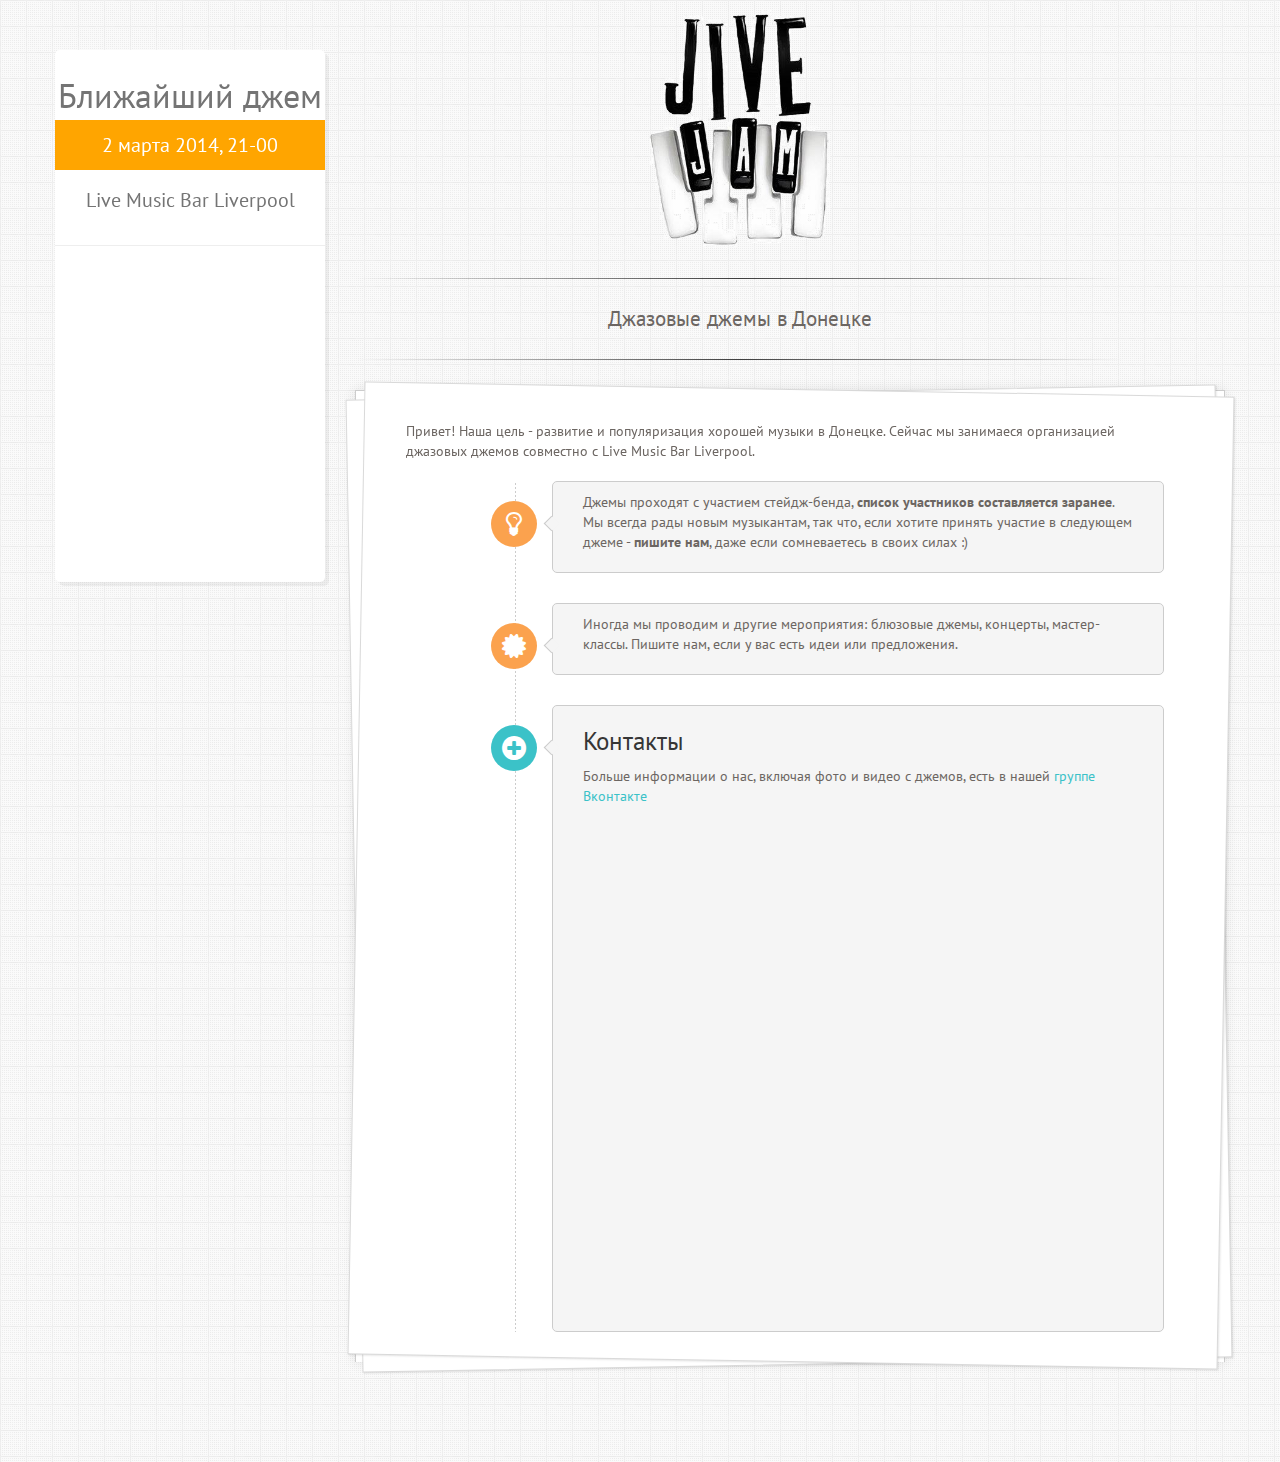
==== commit 1635aaa8: "jivejam" ====
--- a/clear/index.html
+++ b/clear/index.html
@@ -1,12 +1,12 @@
 <!DOCTYPE html>
-<html lang="en">
+<html lang="ru">
 <head>
 <meta charset="utf-8">
-<meta name="description" content="Lucas - Onepage Personal Resume/Portfolio Template" />
-<meta name="keywords" content="Lucas - Onepage Personal Resume/Portfolio Template"/>
+<meta name="description" content="" />
+<meta name="keywords" content=""/>
 <meta name="author" content="Metrothenes" />
 <meta name="viewport" content="width=device-width, initial-scale=1, maximum-scale=1"/>
-<title>Lucas - Onepage Personal Resume/Portfolio Template</title>
+<title>JiveJam</title>
 <!--Fav and touch icons-->
 <link rel="shortcut icon" href="img/ico/favicon.ico">
 <link rel="apple-touch-icon" href="img/ico/apple-touch-icon.png">
@@ -24,6 +24,8 @@
 <link rel="stylesheet" href="http://fonts.googleapis.com/css?family=PT+Sans:400,700,400italic,700italic">
 <link href="font-awesome/css/font-awesome.css" rel="stylesheet"/>
 <link rel="stylesheet" href="css/prettyPhoto.css"/>
+
+<link rel="stylesheet" href="css/patches.css" />
 
 <!--JavaScript-->
 <script src="js/jquery-1.8.1.min.js"></script>
@@ -45,680 +47,132 @@
 <body>
 <!-- Main Container -->
 <div class="container">
-	<div class="row">
-		<!-- Sidebar -->
-		<div class="span3 sidebar">
-			<!-- nav -->
-			<nav id="nav">
-				<!-- logo -->
-				<div class="logo">
-					<h2>Andrew Lucas<span>UX/UI designer</span></h2>
-				</div>
-				<!-- /logo end -->
-				<!-- mainnav -->
-				<div class="nav-collapse">
-						<ul class="nav">
-							<li><a href="#intro"><i class="icon-fire"><span>Intro</span></i></a></li>
-							<li><a href="#personal"><i class="icon-book"><span>Resume</span></i></a></li>
-							<li><a href="#service"><i class="icon-cogs"><span>Service</span></i></a></li>
-							<li><a href="#works"><i class="icon-suitcase"><span>Works</span></i></a></li>
-							<li><a href="#blog"><i class="icon-pencil"><span>Blog</span></i></a></li>
-							<li><a href="#contact"><i class="icon-envelope-alt"><span>Contact</span></i></a></li>
-						</ul>
-				</div>
-				<!-- /mainnav end -->				
-			</nav>
-			<!-- /nav -->
-			<!-- social link -->
-			<div class="social-list">
-				<ul class="social">
+<div class="row">
+<!-- Sidebar -->
+<div class="span3 sidebar">
+    <!-- nav -->
+    <nav id="nav">
+        <!-- logo -->
+        <div class="logo">
+            <h2>Ближайший джем</h2>
+        </div>
+        <!-- /logo end -->
+        <!-- mainnav -->
+        <div class="nav-collapse">
+            <ul class="nav">
+                <li>
+                    <a class="jam_header">2 марта 2014, 21-00</a>
+                </li>
+                <li>
+                    <a>Live Music Bar Liverpool</a>
+                </li>
+            </ul>
+        </div>
+        <!-- /mainnav end -->
+
+    </nav>
+    <hr>
+    <iframe name="fXD925fa" frameborder="0" src="http://vk.com/widget_community.php?app=0&amp;width=220px&amp;_ver=1&amp;gid=47951229&amp;mode=0&amp;color1=&amp;color2=&amp;color3=&amp;height=290&amp;url=http%3A%2F%2Fjivejam.com.ua%2F&amp;14427a70539" width="220" height="200" scrolling="no" id="vkwidget1" style="overflow: hidden; height: 290px;"></iframe>
+    <!-- /nav -->
+</div>
+<!-- Sidebar -->
+<!-- Content Section -->
+<div class="span9 content offset3">
+<!-- Intro -->
+<section id="intro" class="section intro">
+    <div class="row">
+        <div class="span8">
+            <img class="jj_logo" src="img/jivejam.png" alt="">
+
+            <hr>
+            <h3>
+                Джазовые джемы в Донецке
+            </h3>
+            <hr>
+        </div>
+    </div>
+</section>
+<!-- /Intro end -->
+
+<!-- personal Info -->
+<section id="personal" class="section mtcon">
+    <!-- heading -->
+    <div class="row">
+
+        <div class="span8 short-dec">
+            <br>
+            <p>
+                Привет! Наша цель - развитие и популяризация хорошей музыки в Донецке. Сейчас мы занимаеся организацией джазовых джемов совместно с Live Music Bar Liverpool.
+            </p>
+        </div>
+    </div>
+    <!-- /heading -->
+
+    <div class="row">
+        <div class="span9">
+            <!-- Experience Timeline -->
+            <div class="timeline">
+                <div class="timeline-item">
+                    <div class="timeline-head">
+                        <span class="icon-lightbulb"><i></i></span>
+                    </div>
+                    <div class="timeline-arrow"><i></i></div>
+                    <div class="timeline-head-content">
+                        <p>
+                            Джемы проходят с участием стейдж-бенда, <b>список участников составляется заранее</b>. Мы всегда рады новым музыкантам, так что, если хотите принять участие в следующем джеме - <b>пишите нам</b>, даже если сомневаетесь в своих силах :)
+                        </p>
+                    </div>
+                </div>
+
+                <div class="timeline-item">
+                    <div class="timeline-head">
+                        <span class="icon-certificate"><i></i></span>
+                    </div>
+                    <div class="timeline-arrow"><i></i></div>
+                    <div class="timeline-head-content">
+                        <p>
+                            Иногда мы проводим и другие мероприятия: блюзовые джемы, концерты, мастер-классы. Пишите нам, если у вас есть идеи или предложения.
+                        </p>
+                    </div>
+                </div>
+
+                <div class="timeline-item">
+                    <div class="timeline-item-date"></div>
+                    <!-- date -->
+                    <div class="timeline-item-trigger">
+                        <span class="icon-plus-sign" ><i></i></span>
+                    </div>
+                    <div class="timeline-arrow"><i></i></div>
+                    <!-- Timeline main content -->
+                    <div class="timeline-item-content">
+                        <h3 class="timeline-item-title">Контакты</h3>
+
+                        <div class="collapse in" id="job22">
+                            <p>
+                                Больше информации о нас, включая фото и видео с джемов, есть в нашей <a href="http://vk.com/jivejam">группе Вконтакте</a>
+                            </p>
 
 
-					<li><a href="#" data-placement="top" data-toggle="tooltip" title="twitter"><i class="icon-twitter"></i></a></li>
-					<li><a href="#" data-placement="top" data-toggle="tooltip" title="google plus"><i class="icon-google-plus"></i></a></li>
-					<li><a href="#" data-placement="top" data-toggle="tooltip" title="linkedin"><i class="icon-linkedin"></i></a></li>
-					<li><a href="#" data-placement="top" data-toggle="tooltip" title="github"><i class="icon-github"></i></a></li>
-					<li><a href="#" data-placement="top" data-toggle="tooltip" title="facebook"><i class="icon-facebook"></i></a></li>	
-					<li><a href="#" data-placement="top" data-toggle="tooltip" title="pinterest"><i class="icon-pinterest"></i></a></li>					
-					<li><a href="#" data-placement="top" data-toggle="tooltip" title="flickr"><i class="icon-flickr"></i></a></li>					
-					<li><a href="#" data-placement="top" data-toggle="tooltip" title="instagram"><i class="icon-instagram"></i></a></li>
-					<li><a href="#" data-placement="top" data-toggle="tooltip" title="dribbble"><i class="icon-dribbble"></i></a></li>
-					<!--
-					<li><a href="#"><i class="icon-tumblr"></i></a></li>
-					<li><a href="#"><i class="icon-dropbox"></i></a></li>
-					<li><a href="#"><i class="icon-youtube-play"></i></a></li>
-					<li><a href="#"><i class="icon-apple"></i></a></li>
-					<li><a href="#"><i class="icon-windows"></i></a></li>	
-					-->
-
-				</ul>
-			</div>
-
-			<div class="copyright"> 
-				<p>&copy;2013 Designed By <a href="#">metothemes</a></p>
-			</div>
-			<!-- /social link end -->			
-		</div>
-		<!-- Sidebar -->
-		<!-- Content Section -->
-		<div class="span9 content offset3">
-			<!-- Intro -->
-			<section id="intro" class="section intro">
-				<div class="row">
-					<div class="span8">
-						<img class="img-circle" src="img/avater/2.jpg" alt=""/>
-						<h2>Andrew Lucas</h2>
-						<hr>
-						<h3>I'm a London based UX/UI designer, working for the health based startup How are you? creating modern web and mobile solutions, for patients and clinicians. 
-						</h3>
-						<hr>
-					</div>
-				</div>
-			</section>
-			<!-- /Intro end -->
-
-			<!-- personal Info -->
-			<section id="personal" class="section mtcon">
-				<!-- heading -->
-				<div class="row">
-					<h2 class="mtcon-title">Resume</h2>
-					<div class="span8 short-dec">
-						<p>The Sky People have sent us a message... that they can take whatever they want. That no one can stop them. Well, we will send them a message. You ride out as fast as the wind can carry you. You tell the other clans to come. Tell them Toruk Macto calls to them! You fly now, with me! My brothers! Sisters! And we will show the Sky People... that they cannot take whatever they want! And that this... this is our land! </p>
-					</div>
-				</div>	
-				<!-- /heading -->
-
-				<div class="row">
-					<div class="span9">
-						<!-- Experience Timeline -->
-						<div class="timeline">
-							<!-- Item Head -->
-								<div class="timeline-item">
-									<div class="timeline-head">
-										<span class="icon-lightbulb"><i></i></span>
-									</div>
-									<div class="timeline-arrow"><i></i></div>
-									<div class="timeline-head-content">
-											<h3>Work Experience</h3>
-									</div>
-								</div>
-							<!-- /Item Head end -->
-							<!-- first item of timeline -->
-							<div class="timeline-item">
-								<div class="timeline-item-date">2011 - now</div><!-- date -->
-									<!-- timeline item trigger -->
-									<div class="timeline-item-trigger">
-										<span class="icon-minus-sign" data-toggle="collapse" data-target="#job1"><i></i></span>
-									</div>
-									<!-- /end of timeline item trigger -->
-									<div class="timeline-arrow"><i></i></div>
-									<!-- timeline main content -->
-									<div class="timeline-item-content">
-										<h3 class="timeline-item-title" data-toggle="collapse" data-target="#job1">Senior UX Designer @ Company</h3>
-										<div class="collapse in" id="job1">
-											<p><small class="muted">from 2011 to present day</small></p>
-											<h4 class="media-heading primary-color">Lorem ipsum dolor sit amet</h4>
-											<p>Lorem ipsum dolor sit amet, consectetur adipiscing elit. Proin tincidunt diam ac lectus tristique scelerisque. Quisque vitae libero sit amet turpis faucibus auctor eget vitae tortor. Aenean metus erat, ultricies non mattis quis, molestie ac massa. Sed sollicitudin erat ac dui viverra a posuere eros adipiscing. Phasellus nisi lectus, imperdiet sed hendrerit ac, dictum quis sem. Phasellus vel nisi non massa elementum porta. Aliquam erat volutpat.</p>
-											<p><a href="#" title="" class="noprint">&rarr; View website</a></p>
-										</div>
-								    </div>
-								 	<!-- /end of timeline main content -->  
-							</div>
-							<!-- /end of first item of timeline -->
-
-							<!-- Timeline item -->
-							<div class="timeline-item">
-								<div class="timeline-item-date">2010 - 2011</div><!-- date -->
-									<div class="timeline-item-trigger">
-										<span class="icon-plus-sign" data-toggle="collapse" data-target="#job2"><i></i></span>
-									</div>
-									<div class="timeline-arrow"><i></i></div>
-									<!-- Timeline main content -->
-									<div class="timeline-item-content">
-										<h3 class="timeline-item-title" data-toggle="collapse" data-target="#job2">Junior UX Designer @ Company</h3>
-										<div class="collapse" id="job2">
-											<p><small class="muted">from 2010 to 2011</small></p>
-											<h4 class="media-heading primary-color">Lorem ipsum dolor sit amet</h4>
-											<p>Lorem ipsum dolor sit amet, consectetur adipiscing elit. Proin tincidunt diam ac lectus tristique scelerisque. Quisque vitae libero sit amet turpis faucibus auctor eget vitae tortor. Aenean metus erat, ultricies non mattis quis, molestie ac massa. Sed sollicitudin erat ac dui viverra a posuere eros adipiscing. Phasellus nisi lectus, imperdiet sed hendrerit ac, dictum quis sem. Phasellus vel nisi non massa elementum porta. Aliquam erat volutpat.</p>
-										</div>
-									</div>
-									<!-- /end of timeline content -->
-							</div>
-							<!-- /end of timeline item -->
-
-							<!-- Timeline item -->
-							<div class="timeline-item">
-								<div class="timeline-item-date">2010 - 2011</div><!-- date -->
-									<div class="timeline-item-trigger">
-										<span class="icon-plus-sign" data-toggle="collapse" data-target="#job3"><i></i></span>
-									</div>
-									<div class="timeline-arrow"><i></i></div>
-									<!-- Timeline main content -->
-									<div class="timeline-item-content">
-										<h3 class="timeline-item-title" data-toggle="collapse" data-target="#job3">Junior UX Designer @ Company</h3>
-										<div class="collapse" id="job3">
-											<p><small class="muted">from 2010 to 2011</small></p>
-											<h4 class="media-heading primary-color">Lorem ipsum dolor sit amet</h4>
-											<p>Lorem ipsum dolor sit amet, consectetur adipiscing elit. Proin tincidunt diam ac lectus tristique scelerisque. Quisque vitae libero sit amet turpis faucibus auctor eget vitae tortor. Aenean metus erat, ultricies non mattis quis, molestie ac massa. Sed sollicitudin erat ac dui viverra a posuere eros adipiscing. Phasellus nisi lectus, imperdiet sed hendrerit ac, dictum quis sem. Phasellus vel nisi non massa elementum porta. Aliquam erat volutpat.</p>
-										</div>
-									</div>
-									<!-- /end of timeline content -->
-							</div>
-							<!-- /end of timeline item -->
-
-							<!-- Timeline item -->
-							<div class="timeline-item">
-								<div class="timeline-item-date">2010 - 2011</div><!-- date -->
-									<div class="timeline-item-trigger">
-										<span class="icon-plus-sign" data-toggle="collapse" data-target="#job4"><i></i></span>
-									</div>
-									<div class="timeline-arrow"><i></i></div>
-									<!-- Timeline main content -->
-									<div class="timeline-item-content">
-										<h3 class="timeline-item-title" data-toggle="collapse" data-target="#job4">Junior UX Designer @ Company</h3>
-										<div class="collapse" id="job4">
-											<p><small class="muted">from 2010 to 2011</small></p>
-											<h4 class="media-heading primary-color">Lorem ipsum dolor sit amet</h4>
-											<p>Lorem ipsum dolor sit amet, consectetur adipiscing elit. Proin tincidunt diam ac lectus tristique scelerisque. Quisque vitae libero sit amet turpis faucibus auctor eget vitae tortor. Aenean metus erat, ultricies non mattis quis, molestie ac massa. Sed sollicitudin erat ac dui viverra a posuere eros adipiscing. Phasellus nisi lectus, imperdiet sed hendrerit ac, dictum quis sem. Phasellus vel nisi non massa elementum porta. Aliquam erat volutpat.</p>
-										</div>
-									</div>
-									<!-- /end of timeline content -->
-							</div>
-							<!-- /end of timeline item -->
-						</div>
-						<!-- /Experience Timeline end -->
+                            <iframe src="https://docs.google.com/forms/d/11sJRPumD403gOFQKLZHjK_lql7lEXESBpor6stX04fg/viewform?embedded=true" width="550" height="500" frameborder="0" marginheight="0" marginwidth="0">Загрузка...</iframe>
 
 
-						<!-- Education Timeline -->
-						<div class="timeline">
-							<!-- Item Head -->
-								<div class="timeline-item">
-									<div class="timeline-head">
-										<span class="icon-certificate"><i></i></span>
-									</div>
-									<div class="timeline-arrow"><i></i></div>
-									<div class="timeline-head-content">
-											<h3>Education</h3>
-									</div>
-								</div>
-							<!-- /Item Head end -->
-							<!-- first item of timeline -->
-							<div class="timeline-item">
-								<div class="timeline-item-date">2010 - now</div><!-- date -->
-									<!-- timeline item trigger -->
-									<div class="timeline-item-trigger">
-										<span class="icon-minus-sign" data-toggle="collapse" data-target="#edu1"><i></i></span>
-									</div>
-									<!-- /end of timeline item trigger -->
-									<div class="timeline-arrow"><i></i></div>
-									<!-- timeline main content -->
-									<div class="timeline-item-content">
-										<h3 class="timeline-item-title" data-toggle="collapse" data-target="#edu1">Phd Computer Science</h3>
-										<div class="collapse in" id="edu1">
-											<p><small class="muted">from 2010 to present day</small></p>
-											<h4 class="media-heading primary-color">Lorem ipsum dolor sit amet</h4>
-											<p>Lorem ipsum dolor sit amet, consectetur adipiscing elit. Proin tincidunt diam ac lectus tristique scelerisque. Quisque vitae libero sit amet turpis faucibus auctor eget vitae tortor. Aenean metus erat, ultricies non mattis quis, molestie ac massa. Sed sollicitudin erat ac dui viverra a posuere eros adipiscing. Phasellus nisi lectus, imperdiet sed hendrerit ac, dictum quis sem. Phasellus vel nisi non massa elementum porta. Aliquam erat volutpat.</p>
-											<p><a href="#" title="" class="noprint">&rarr; View website</a></p>
-										</div>
-								    </div>
-								 	<!-- /end of timeline main content -->  
-							</div>
-							<!-- /end of first item of timeline -->
+                        </div>
+                    </div>
+                    <!-- /end of timeline content -->
+                </div>
 
-							<!-- Timeline item -->
-							<div class="timeline-item">
-								<div class="timeline-item-date">2006 - 2010</div><!-- date -->
-									<div class="timeline-item-trigger">
-										<span class="icon-plus-sign" data-toggle="collapse" data-target="#edu2"><i></i></span>
-									</div>
-									<div class="timeline-arrow"><i></i></div>
-									<!-- Timeline main content -->
-									<div class="timeline-item-content">
-										<h3 class="timeline-item-title" data-toggle="collapse" data-target="#edu2">University</h3>
-										<div class="collapse" id="edu2">
-											<p><small class="muted">from 2006 to 2010</small></p>
-											<h4 class="media-heading primary-color">Lorem ipsum dolor sit amet</h4>
-											<p>Lorem ipsum dolor sit amet, consectetur adipiscing elit. Proin tincidunt diam ac lectus tristique scelerisque. Quisque vitae libero sit amet turpis faucibus auctor eget vitae tortor. Aenean metus erat, ultricies non mattis quis, molestie ac massa. Sed sollicitudin erat ac dui viverra a posuere eros adipiscing. Phasellus nisi lectus, imperdiet sed hendrerit ac, dictum quis sem. Phasellus vel nisi non massa elementum porta. Aliquam erat volutpat.</p>
-										</div>
-									</div>
-									<!-- /end of timeline content -->
-							</div>
-							<!-- /end of timeline item -->
+            </div>
+            <!-- /Experience Timeline end -->
 
-							<!-- Timeline item -->
-							<div class="timeline-item">
-								<div class="timeline-item-date">1996 - 2006</div><!-- date -->
-									<div class="timeline-item-trigger">
-										<span class="icon-plus-sign" data-toggle="collapse" data-target="#edu3"><i></i></span>
-									</div>
-									<div class="timeline-arrow"><i></i></div>
-									<!-- Timeline main content -->
-									<div class="timeline-item-content">
-										<h3 class="timeline-item-title" data-toggle="collapse" data-target="#edu3">High School</h3>
-										<div class="collapse" id="edu3">
-											<p><small class="muted">from 1996 to 2006</small></p>
-											<h4 class="media-heading primary-color">Lorem ipsum dolor sit amet</h4>
-											<p>Lorem ipsum dolor sit amet, consectetur adipiscing elit. Proin tincidunt diam ac lectus tristique scelerisque. Quisque vitae libero sit amet turpis faucibus auctor eget vitae tortor. Aenean metus erat, ultricies non mattis quis, molestie ac massa. Sed sollicitudin erat ac dui viverra a posuere eros adipiscing. Phasellus nisi lectus, imperdiet sed hendrerit ac, dictum quis sem. Phasellus vel nisi non massa elementum porta. Aliquam erat volutpat.</p>
-										</div>
-									</div>
-									<!-- /end of timeline content -->
-							</div>
-							<!-- /end of timeline item -->
-						</div>
-						<!-- /Education Timeline end -->				
-						<!-- download my cv -->					
-						<div class="download">
-							<h3>Grab a Quick Copy of my vCard</h3>
-							<a class="btn btn-success"href="#">Download</a>
-						</div>
-						<!-- download my cv end -->	
-					</div><!--span9-->
-				</div>
-			</section>
-			<!-- /Personal Info end -->
-			<!-- Service -->
-			<section id="service" class="section mtcon">
-				<!-- heading -->
-				<div class="row">
-					<h2 class="mtcon-title">Service</h2>
-					<div class="span8 short-dec">
-						<p>The Sky People have sent us a message... that they can take whatever they want. That no one can stop them. Well, we will send them a message. You ride out as fast as the wind can carry you. You tell the other clans to come. Tell them Toruk Macto calls to them! You fly now, with me! My brothers! Sisters! And we will show the Sky People... that they cannot take whatever they want! And that this... this is our land! </p>
-					</div>
-				</div>	
-				<!-- /heading -->
-				<!-- service content -->
-				<div class="row service">
-					<div class="box">
-						<img src="img/services/1.png" alt="">
-						<h2>Web Design</h2>
-						<p>I gotta finish this. There's one more thing. A ceremony. It's uh, it's the final stage of becoming a man. If I do it, I'm one of them. Now trust me. And I can negotiate the terms of their relocation.</p>
-					</div>
-					<div class="box">
-						<img src="img/services/2.png" alt="">
-						<h2>Responsive</h2>
-						<p>I gotta finish this. There's one more thing. A ceremony. It's uh, it's the final stage of becoming a man. If I do it, I'm one of them. Now trust me. And I can negotiate the terms of their relocation.</p>
-					</div>
-					<div class="box">
-						<img src="img/services/3.png" alt="">
-						<h2>Development</h2>
-						<p>I gotta finish this. There's one more thing. A ceremony. It's uh, it's the final stage of becoming a man. If I do it, I'm one of them. Now trust me. And I can negotiate the terms of their relocation.</p>
-					</div>
-				</div>
-				<!-- /service content end -->
-				<!-- skills -->
-				<div class="row skills">
-					<h2 class="mtcon-title">Skills</h2>
-					<div class="span8">
-                   		<p>Webdesign</p>
-                        	<div class="progress">
-                            	<div class="bar bar-success" style="width:45%;" data-percentage="45"></div>
-                         	</div>
-                    	<p>PHP</p>
-                            <div class="progress">
-                                <div class="bar bar-success" style="width:85%;" data-percentage="86"></div>
-                            </div>
-                        <p>HTML / CSS</p>
-                            <div class="progress">
-                                <div class="bar bar-success" style="width:65%;" data-percentage="65"></div>
-                            </div>
-                        <p>JavaScript</p>
-                            <div class="progress">
-                                <div class="bar bar-success" style="width:96%;" data-percentage="96"></div>
-                            </div>
-								
-					</div>			
-				</div><!-- /skills end -->
-			</section>
-			<!-- /Service end -->
 
-			<!-- Works -->
-			<section id="works" class="section mtcon">
-				<!-- heading -->
-				<div class="row">
-					<h2 class="mtcon-title">Works</h2>
-					<div class="span8 short-dec">
-						<p>The Sky People have sent us a message... that they can take whatever they want. That no one can stop them. Well, we will send them a message. You ride out as fast as the wind can carry you. You tell the other clans to come. Tell them Toruk Macto calls to them! You fly now, with me! My brothers! Sisters! And we will show the Sky People... that they cannot take whatever they want! And that this... this is our land! </p>
-					</div>
-				</div>	
-				<!-- /heading -->
-				<!-- Portfolio -->
-				<div class="row">
-					<!-- #options -->
-	                <div id="options" class="clearfix">
-	                    <ul id="filters" class="option-set clearfix" data-option-key="filter">
-	                        <li><a href="#filter" data-option-value="*" class="selected">all works</a></li>
-	                        <li><a href="#filter" data-option-value=".webdesign">webdesign</a></li>
-	                        <li><a href="#filter" data-option-value=".uidesign">uidesign</a></li>
-	                        <li><a href="#filter" data-option-value=".branding">branding</a></li>     
-	                        <li><a href="#filter" data-option-value=".logodesign">logodesign</a></li>
-	                        <li><a href="#filter" data-option-value=".illustration">illustration</a></li>
-	                       	<li><a href="#filter" data-option-value=".photography">photography</a></li>
-	                    </ul>
-	                </div> 
-	                <!-- #options end-->
-	                <!-- portfolio items -->	
-	                <div id="portfolio" class="clearfix"> 
-									
-						<div class="block webdesign">
-							<div class="view view-first">
-								<div class="tringle"></div>
-								<img src="img/work/1/1.jpg" alt="">
-								<div class="mask">
-									<a class="info" data-rel="prettyPhoto" href="img/big/1.jpg"></a>
-									<a class="link" href="#"></a>
-								</div>
-							</div>
-							<div class="des">
-                                <h4>Some Title</h4>
-                                <p>Lorem Ipsum is simply dummy text of the printing and typesetting industry.</p>
-                            </div>
-						</div>
-						<div class="block uidesign">
-							<div class="view view-first">
-								<div class="tringle"></div>
-								<img src="img/work/1/2.jpg" alt="">
-								<div class="mask">
-									<a class="info" data-rel="prettyPhoto" href="img/big/1.jpg"></a>
-									<a class="link" href="#"></a>
-								</div>
-							</div>
-							<div class="des">
-                                <h4>Some Title</h4>
-                                <p>Lorem Ipsum is simply dummy text of the printing and typesetting industry.</p>
-                            </div>
-						</div>
-						<div class="block branding">
-							<div class="view view-first">
-								<div class="tringle"></div>
-								<img src="img/work/1/3.jpg" alt="">
-								<div class="mask">
-									<a class="info" data-rel="prettyPhoto" href="img/big/1.jpg"></a>
-									<a class="link" href="#"></a>
-								</div>
-							</div>
-							<div class="des">
-                                <h4>Some Title</h4>
-                                <p>Lorem Ipsum is simply dummy text of the printing and typesetting industry.</p>
-                            </div>
-						</div>		
 
-						<div class="block logodesign">
-							<div class="view view-first">
-								<div class="tringle"></div>
-								<img src="img/work/2/1.jpg" alt="">
-								<div class="mask">
-									<a class="info" data-rel="prettyPhoto" href="img/big/1.jpg"></a>
-									<a class="link" href="#"></a>
-								</div>
-							</div>
-							<div class="des">
-                                <h4>Some Title</h4>
-                                <p>Lorem Ipsum is simply dummy text of the printing and typesetting industry.</p>
-                            </div>
-						</div>	
+        </div>
+        <!--span9-->
+    </div>
+</section>
+<!-- /Personal Info end -->
 
-						<div class="block illustration">
-							<div class="view view-first">
-								<div class="tringle"></div>
-								<img src="img/work/2/2.jpg" alt="">
-								<div class="mask">
-									<a class="info" data-rel="prettyPhoto" href="img/big/1.jpg"></a>
-									<a class="link" href="#"></a>
-								</div>
-							</div>
-							<div class="des">
-                                <h4>Some Title</h4>
-                                <p>Lorem Ipsum is simply dummy text of the printing and typesetting industry.</p>
-                            </div>
-						</div>
+<!-- Main Container end -->
 
-						<div class="block photography">
-							<div class="view view-first">
-								<div class="tringle"></div>
-								<img src="img/work/2/3.jpg" alt="">
-								<div class="mask">
-									<a class="info" data-rel="prettyPhoto" href="img/big/1.jpg"></a>
-									<a class="link" href="#"></a>
-								</div>
-							</div>
-							<div class="des">
-                                <h4>Some Title</h4>
-                                <p>Lorem Ipsum is simply dummy text of the printing and typesetting industry.</p>
-                            </div>
-						</div>	
-
-						<div class="block webdesign">
-							<div class="view view-first">
-								<div class="tringle"></div>
-								<img src="img/work/3/1.jpg" alt="">
-								<div class="mask">
-									<a class="info" data-rel="prettyPhoto" href="img/big/1.jpg"></a>
-									<a class="link" href="#"></a>
-								</div>
-							</div>
-							<div class="des">
-                                <h4>Some Title</h4>
-                                <p>Lorem Ipsum is simply dummy text of the printing and typesetting industry.</p>
-                            </div>
-						</div>
-
-						<div class="block uidesign">
-							<div class="view view-first">
-								<div class="tringle"></div>
-								<img src="img/work/3/2.jpg" alt="">
-								<div class="mask">
-									<a class="info" data-rel="prettyPhoto" href="img/big/1.jpg"></a>
-									<a class="link" href="#"></a>
-								</div>
-							</div>
-							<div class="des">
-                                <h4>Some Title</h4>
-                                <p>Lorem Ipsum is simply dummy text of the printing and typesetting industry.</p>
-                            </div>
-						</div>
-
-						<div class="block branding">
-							<div class="view view-first">
-								<div class="tringle"></div>
-								<img src="img/work/3/3.jpg" alt="">
-								<div class="mask">
-									<a class="info" data-rel="prettyPhoto" href="img/big/1.jpg"></a>
-									<a class="link" href="#"></a>
-								</div>
-							</div>
-							<div class="des">
-                                <h4>Some Title</h4>
-                                <p>Lorem Ipsum is simply dummy text of the printing and typesetting industry.</p>
-                            </div>
-						</div>														
-						<div class="block logodesign">
-							<div class="view view-first">
-								<div class="tringle"></div>
-								<img src="img/work/4/1.jpg" alt="">
-								<div class="mask">
-									<a class="info" data-rel="prettyPhoto" href="img/big/1.jpg"></a>
-									<a class="link" href="#"></a>
-								</div>
-							</div>
-							<div class="des">
-                                <h4>Some Title</h4>
-                                <p>Lorem Ipsum is simply dummy text of the printing and typesetting industry.</p>
-                            </div>
-						</div>	
-
-						<div class="block illustration">
-							<div class="view view-first">
-								<div class="tringle"></div>
-								<img src="img/work/4/2.jpg" alt="">
-								<div class="mask">
-									<a class="info" data-rel="prettyPhoto" href="img/big/1.jpg"></a>
-									<a class="link" href="#"></a>
-								</div>
-							</div>
-							<div class="des">
-                                <h4>Some Title</h4>
-                                <p>Lorem Ipsum is simply dummy text of the printing and typesetting industry.</p>
-                            </div>
-						</div>
-
-						<div class="block photography">
-							<div class="view view-first">
-								<div class="tringle"></div>
-								<img src="img/work/4/3.jpg" alt="">
-								<div class="mask">
-									<a class="info" data-rel="prettyPhoto" href="img/big/1.jpg"></a>
-									<a class="link" href="#"></a>
-								</div>
-							</div>
-							<div class="des">
-                                <h4>Some Title</h4>
-                                <p>Lorem Ipsum is simply dummy text of the printing and typesetting industry.</p>
-                            </div>
-						</div>							
-					</div>
-					<!-- /portfolio items end-->
-				</div>
-				<!-- /Portfolio end -->
-			</section>
-			<!-- /Works end -->	
-
-			<!-- Blog -->
-			<section id="blog" class="section mtcon">
-				<!-- heading -->
-				<div class="row">
-					<h2 class="mtcon-title">Blog</h2>
-				</div>	
-				<!-- /heading -->
-				<div class="row">
-					<div class="blog">
-					    <!-- normal post -->
-						<div class="block">
-							<div class="view view-first">
-								<div class="tringle"></div>
-								<img src="img/post1.jpg" alt="">
-								<div class="mask nolink">
-									<a class="info" data-rel="prettyPhoto" href="img/big/1.jpg"></a>
-								</div>
-							</div>
-							<div class="des">
-                                <h4><a href="#">Some Title</a></h4>
-                                <p>The Sky People have sent us a message... that they can take whatever they want. That no one can stop them. Well, we will send them a message. You ride out as fast as the wind can carry you. You tell the other clans to come. Tell them Toruk Macto calls to them! You fly now, with me! My brothers! Sisters! And we will show the Sky People... that they cannot take whatever they want! And that this... this is our land! </p>
-                            	<div class="meta">
-                                	<hr>
-                                    <span class="meta_comment"><i class="icon-comment"></i> <strong>Comments:</strong> <a href="#">15</a></span>
-                                    <span class="meta_date"><i class="icon-calendar"></i> <strong>Date:</strong> <a href="#">14 Feb</a></span>
-                                	<div class="clearfix"></div>
-                                </div><!-- .meta end-->                                  
-                            </div><!-- .des end-->
-						</div><!-- .block end-->
-						<!-- /normal post end-->
-
-						<!-- blockquote post -->
-						<div class="block">
-							<div class="view view-first">
-								<div class="tringle"></div>						
-                                <div class="quote">
-                                	<blockquote>
-                                    	<p>Design is a word that’s come to mean so much that it’s also a word that has come to mean nothing. We don’t really talk about design, we talk about developing ideas and making products</p>
-                                    </blockquote>
-                                </div>
-							</div>
-							<div class="des">
-                                <h4><a href="#">Jonathan Ive</a></h4>
-                                <p>Apple’s design chief</p>
-                            	<div class="meta">
-                                	<hr>
-                                    <span class="meta_comment"><i class="icon-comment"></i> <strong>Comments:</strong> <a href="#">05</a></span>
-                                    <span class="meta_date"><i class="icon-calendar"></i> <strong>Date:</strong> <a href="#">14 Feb</a></span>
-                                	<div class="clearfix"></div>
-                                </div><!-- .meta end-->                                  
-                            </div><!-- .des end-->
-						</div><!-- .block end-->
-						<!-- /blockquote post end -->
-						<!-- video post -->
-						<div class="block">
-							<div class="view view-first">
-								<div class="tringle"></div>						
-                                <div class="row">
-									<iframe src="http://player.vimeo.com/video/35396305?color=bc3d54" class="span8" height="433" ></iframe>
-								</div>
-							</div>
-							<div class="des">
-                                <h4><a href="#">Yosemite HD</a></h4>
-                            	<div class="meta">
-                                	<hr>
-                                    <span class="meta_comment"><i class="icon-comment"></i> <strong>Comments:</strong> <a href="#">05</a></span>
-                                    <span class="meta_date"><i class="icon-calendar"></i> <strong>Date:</strong> <a href="#">14 Feb</a></span>
-                                	<div class="clearfix"></div>
-                                </div><!-- .meta end-->                                  
-                            </div><!-- .des end-->
-						</div><!-- .block end-->						
-						<!--/ video post end -->
-
-					    <!-- normal post -->
-						<div class="block">
-							<div class="view view-first">
-								<div class="tringle"></div>
-								<img src="img/post2.jpg" alt="">
-								<div class="mask nolink">
-									<a class="info" data-rel="prettyPhoto" href="img/big/1.jpg"></a>
-								</div>
-							</div>
-							<div class="des">
-                                <h4><a href="#">Some Title</a></h4>
-                                <p>The Sky People have sent us a message... that they can take whatever they want. That no one can stop them. Well, we will send them a message. You ride out as fast as the wind can carry you. You tell the other clans to come. Tell them Toruk Macto calls to them! You fly now, with me! My brothers! Sisters! And we will show the Sky People... that they cannot take whatever they want! And that this... this is our land! </p>
-                            	<div class="meta">
-                                	<hr>
-                                    <span class="meta_comment"><i class="icon-comment"></i> <strong>Comments:</strong> <a href="#">15</a></span>
-                                    <span class="meta_date"><i class="icon-calendar"></i> <strong>Date:</strong> <a href="#">14 Feb</a></span>
-                                	<div class="clearfix"></div>
-                                </div><!-- .meta end-->                                  
-                            </div><!-- .des end-->
-						</div><!-- .block end-->
-						<!-- /normal post end-->
-
-					</div>
-				</div>
-			</section>
-			<!-- /Blog end -->	
-			<!-- Contact -->
-			<section id="contact" class="section mtcon">
-				<!-- heading -->
-				<div class="row">
-					<h2 class="mtcon-title">Contact</h2>
-				</div>	
-				<!-- /heading -->
-				<div id="map-content" class="map"></div>
-				<div class="row contact">
-					<div class="span4">
-						<p>The Sky People have sent us a message... that they can take whatever they want. That no one can stop them. Well, we will send them a message. You ride out as fast as the wind can carry you. You tell the other clans to come. Tell them Toruk Macto calls to them! You fly now, with me! My brothers! Sisters! And we will show the Sky People... that they cannot take whatever they want! And that this... this is our land! </p>
-						<ul class="info">
-							<li><i class="icon-home"></i><span>1205 Old Bond Street,LONDON</span></li>
-							<li><i class="icon-phone"></i><span>+(123) 456-789</span></li>
-							<li><i class="icon-envelope"></i><span>info@yoursitename.com</span></li>
-						</ul>
-					</div>
-					<div class="span4">
-						<form class="form" id="form" method="post" action="contact.php">
-							<input type="text" name="name" class="span4" placeholder="Name" required/>
-							<input type="text" class="span4" name="email" placeholder="Email" required/>
-							<textarea name="message" placeholder="Message" rows="8" class="span4"></textarea>
-							<button type="submit"  class="btn btn-success"  id="submit">SUBMIT</button>
-						</form>	
-								<span class="sending">
-								    sending...
-								</span>
-								<div class="mess center">
-								</div>																			
-					</div>
-				</div><!-- .contact end -->
-			</section>
-			<!-- /Contact end -->
-		</div>
-		<!-- Content Section -->
-	</div>
-</div>
-<!-- Main Container end -->
-<a class="scroll-top" href="#" title="Scroll to top">Top</a>
 </body>
 </html>--- a/clear/css/patches.css
+++ b/clear/css/patches.css
@@ -0,0 +1,38 @@
+.gm-style {
+    font-family: Roboto, Arial, sans-serif;
+    font-size: 11px;
+    font-weight: 400;
+    text-decoration: none
+}
+.intro {
+    margin-top: 0!important;
+}
+.logo h2 {
+    font-family: inherit!important;
+}
+.jam_header {
+    background: #FFA500!important;
+    text-decoration: none!important;
+    color: #FFFFFF!important;
+}
+ul.nav a {
+    text-align: center;
+}
+.intro h3 {
+    font-family: inherit!important;
+}
+.timeline-item-content h3 {
+    font-family: inherit!important;
+}
+.timeline-item h4 {
+    font-family: inherit!important;
+}
+.section {
+    padding: 0!important;
+}
+.section#personal {
+    margin-top: 10px;
+}
+.jj_logo {
+    width: 200px;
+}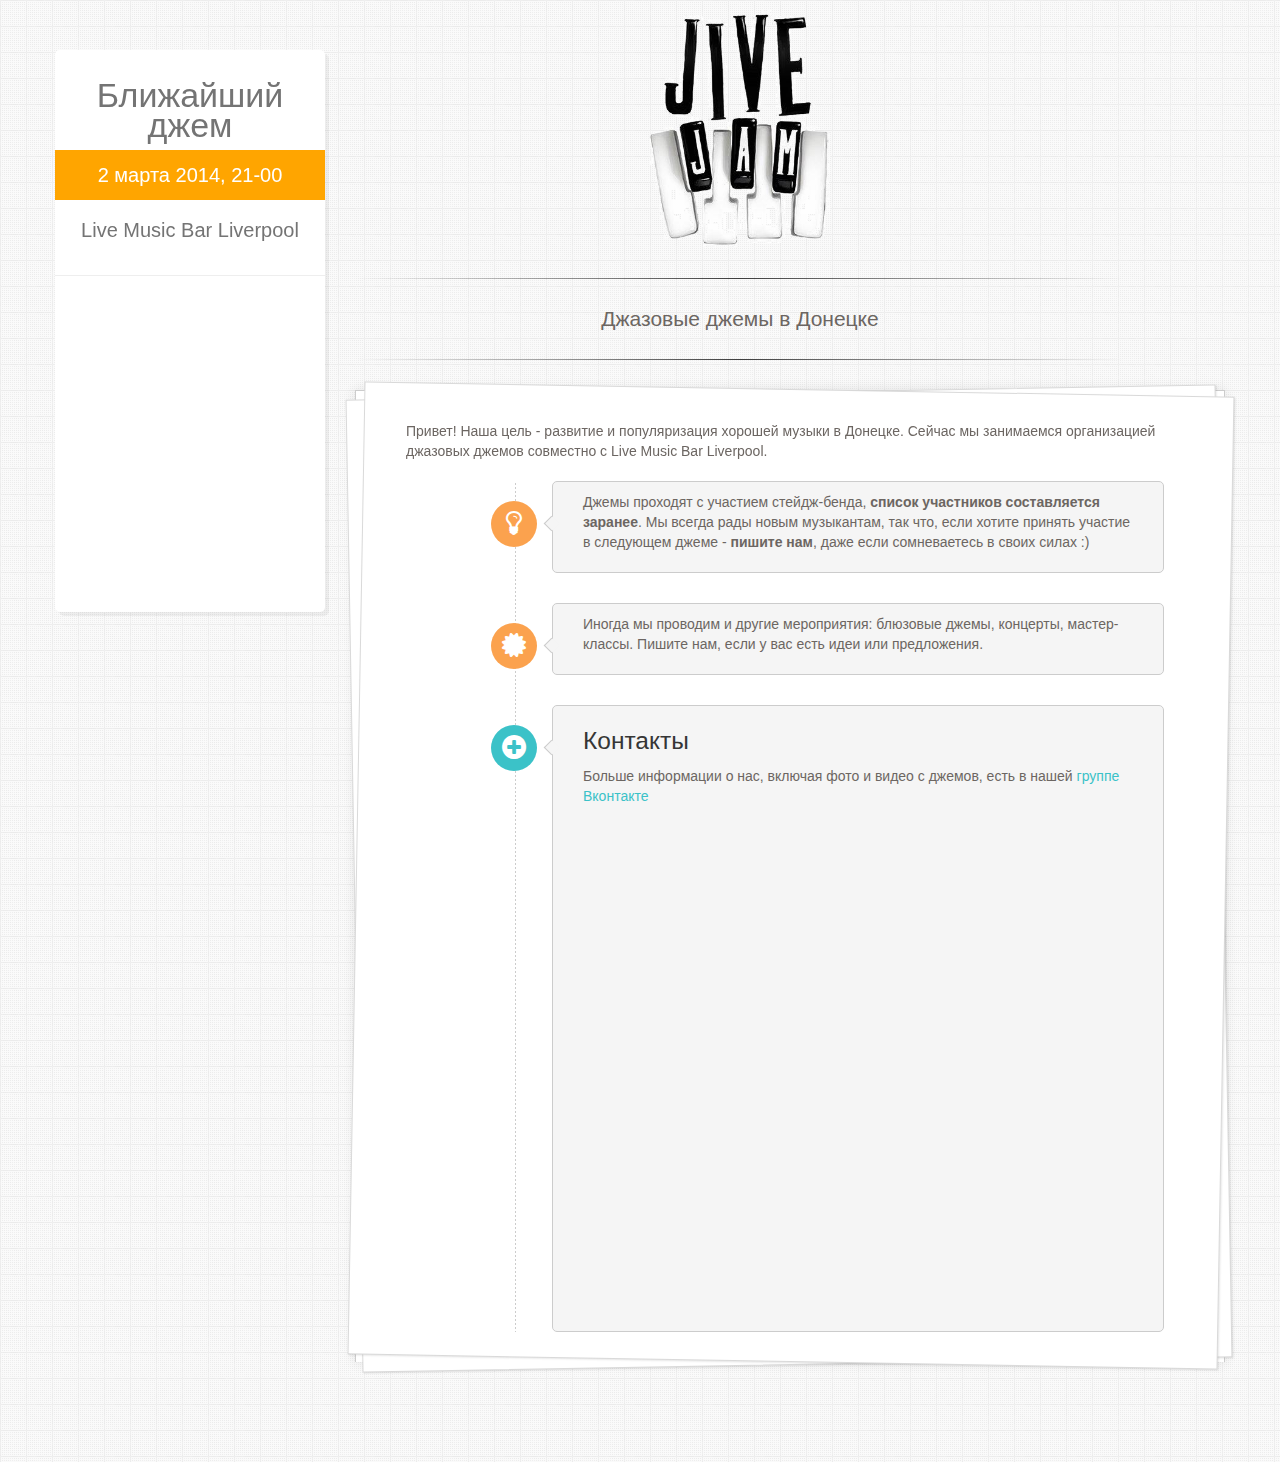
==== commit b27ee701: "jivejam" ====
--- a/clear/index.html
+++ b/clear/index.html
@@ -5,43 +5,16 @@
 <meta name="description" content="" />
 <meta name="keywords" content=""/>
 <meta name="author" content="Metrothenes" />
-<meta name="viewport" content="width=device-width, initial-scale=1, maximum-scale=1"/>
+
 <title>JiveJam</title>
-<!--Fav and touch icons-->
-<link rel="shortcut icon" href="img/ico/favicon.ico">
-<link rel="apple-touch-icon" href="img/ico/apple-touch-icon.png">
-<link rel="apple-touch-icon" sizes="72x72" href="img/ico/apple-touch-icon-72x72.png">
-<link rel="apple-touch-icon" sizes="114x114" href="img/ico/apple-touch-icon-114x114.png">
-<!-- HTML5 shim, for IE6-8 support of HTML5 elements -->
 <!--[if lt IE 9]>
 	<script src="http://html5shim.googlecode.com/svn/trunk/html5.js"></script>
 <![endif]-->
 <!--style sheet-->
 <link rel="stylesheet" media="screen" href="css/bootstrap.css"/>
 <link rel="stylesheet" media="screen" href="css/styles.css"/>
-<link rel="stylesheet" href="css/bebasneue.css" />
-<!--google web font-->
-<link rel="stylesheet" href="http://fonts.googleapis.com/css?family=PT+Sans:400,700,400italic,700italic">
 <link href="font-awesome/css/font-awesome.css" rel="stylesheet"/>
-<link rel="stylesheet" href="css/prettyPhoto.css"/>
-
 <link rel="stylesheet" href="css/patches.css" />
-
-<!--JavaScript-->
-<script src="js/jquery-1.8.1.min.js"></script>
-<script src="js/bootstrap.js"></script>
-<script src="js/jquery.nav.js"></script>
-<script src="js/jquery.scrollTo.js"></script>
-<script src="js/scripts.js"></script>
-<script src="js/modernizr.js"></script>
-<script src="js/jquery.prettyPhoto.js"></script>
-<script src="js/jquery.nicescroll.min.js"></script>
-<script src="js/jquery.isotope.min.js"></script>
-<script src="js/jquery.preloader.js"></script>
-<script src="js/jquery.form.js"></script>
-<script src="js/jquery.ufvalidator-1.0.5.js"></script>
-<script src="js/jquery.gmap.js"></script>
-<script src="http://maps.google.com/maps/api/js?sensor=false"></script>
 
 </head>
 <body>
@@ -83,7 +56,6 @@
     <div class="row">
         <div class="span8">
             <img class="jj_logo" src="img/jivejam.png" alt="">
-
             <hr>
             <h3>
                 Джазовые джемы в Донецке
@@ -102,7 +74,7 @@
         <div class="span8 short-dec">
             <br>
             <p>
-                Привет! Наша цель - развитие и популяризация хорошей музыки в Донецке. Сейчас мы занимаеся организацией джазовых джемов совместно с Live Music Bar Liverpool.
+                Привет! Наша цель - развитие и популяризация хорошей музыки в Донецке. Сейчас мы занимаемся организацией джазовых джемов совместно с Live Music Bar Liverpool.
             </p>
         </div>
     </div>
